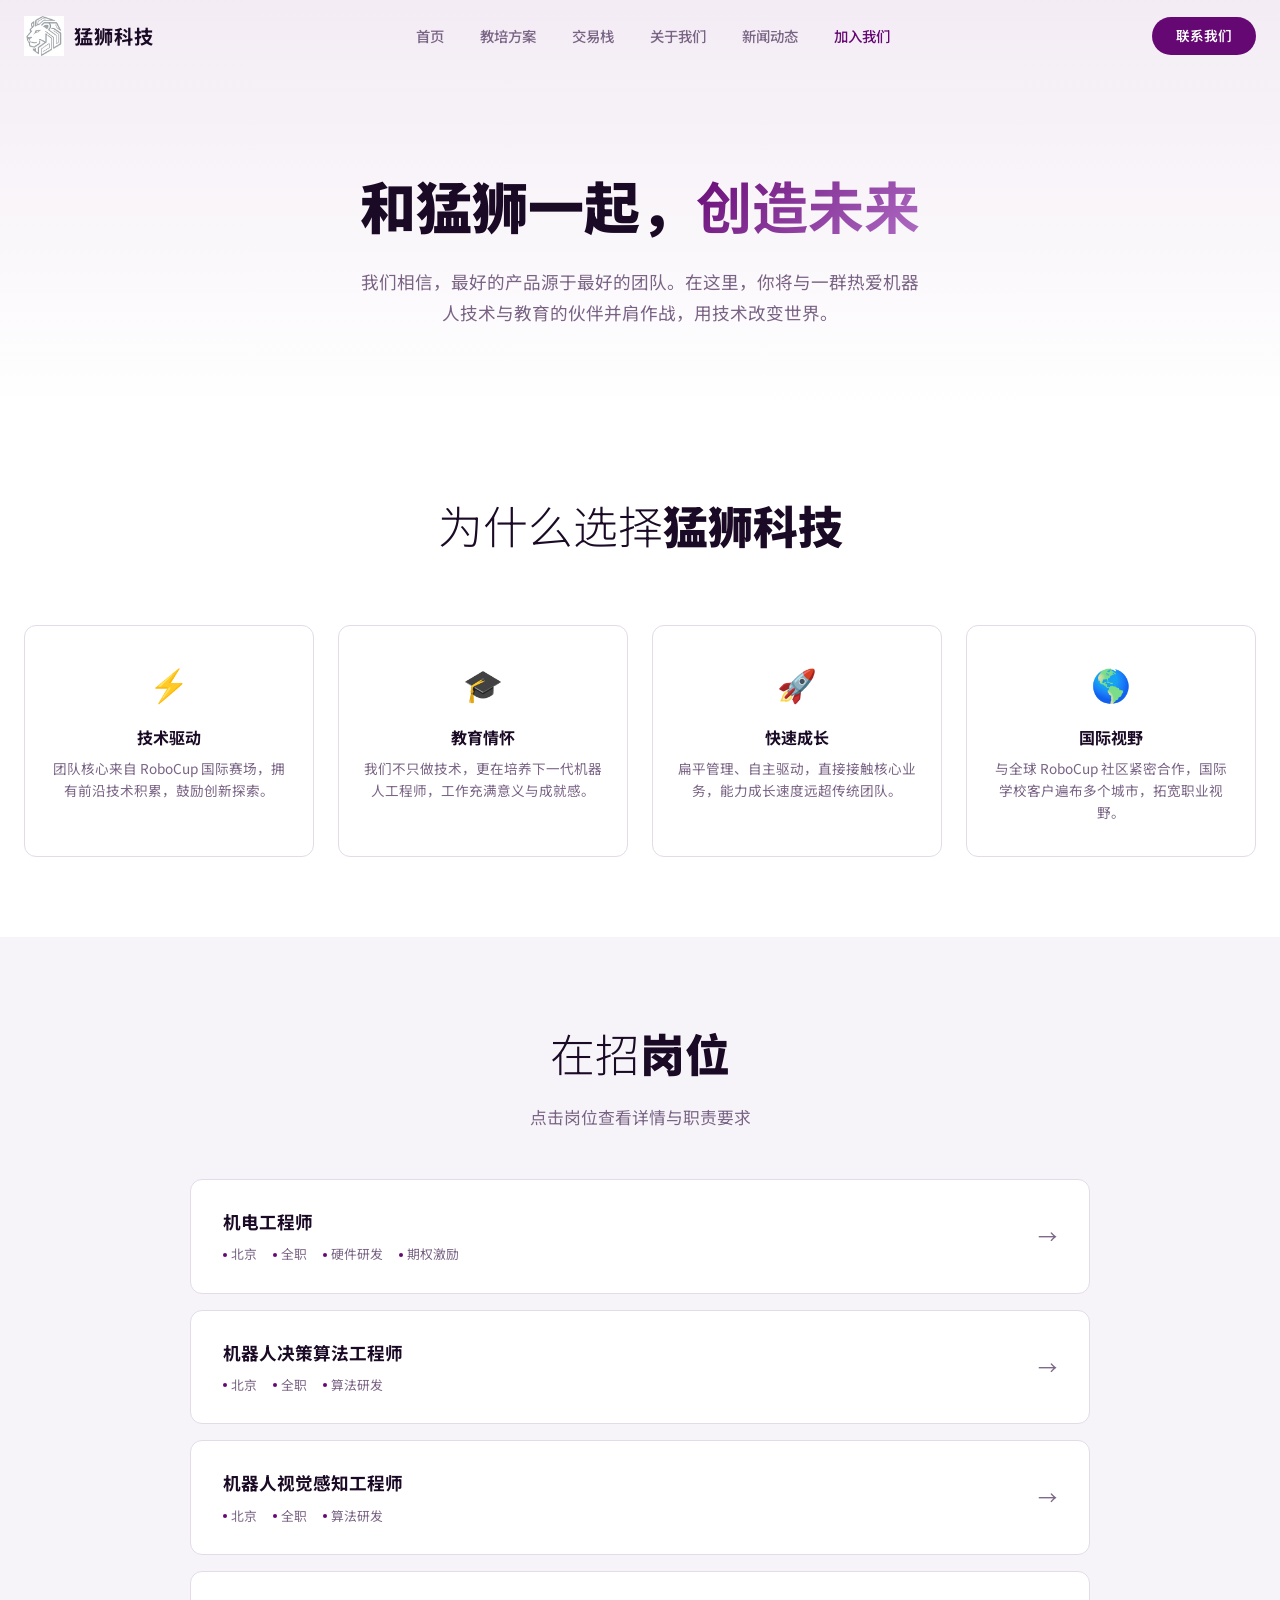
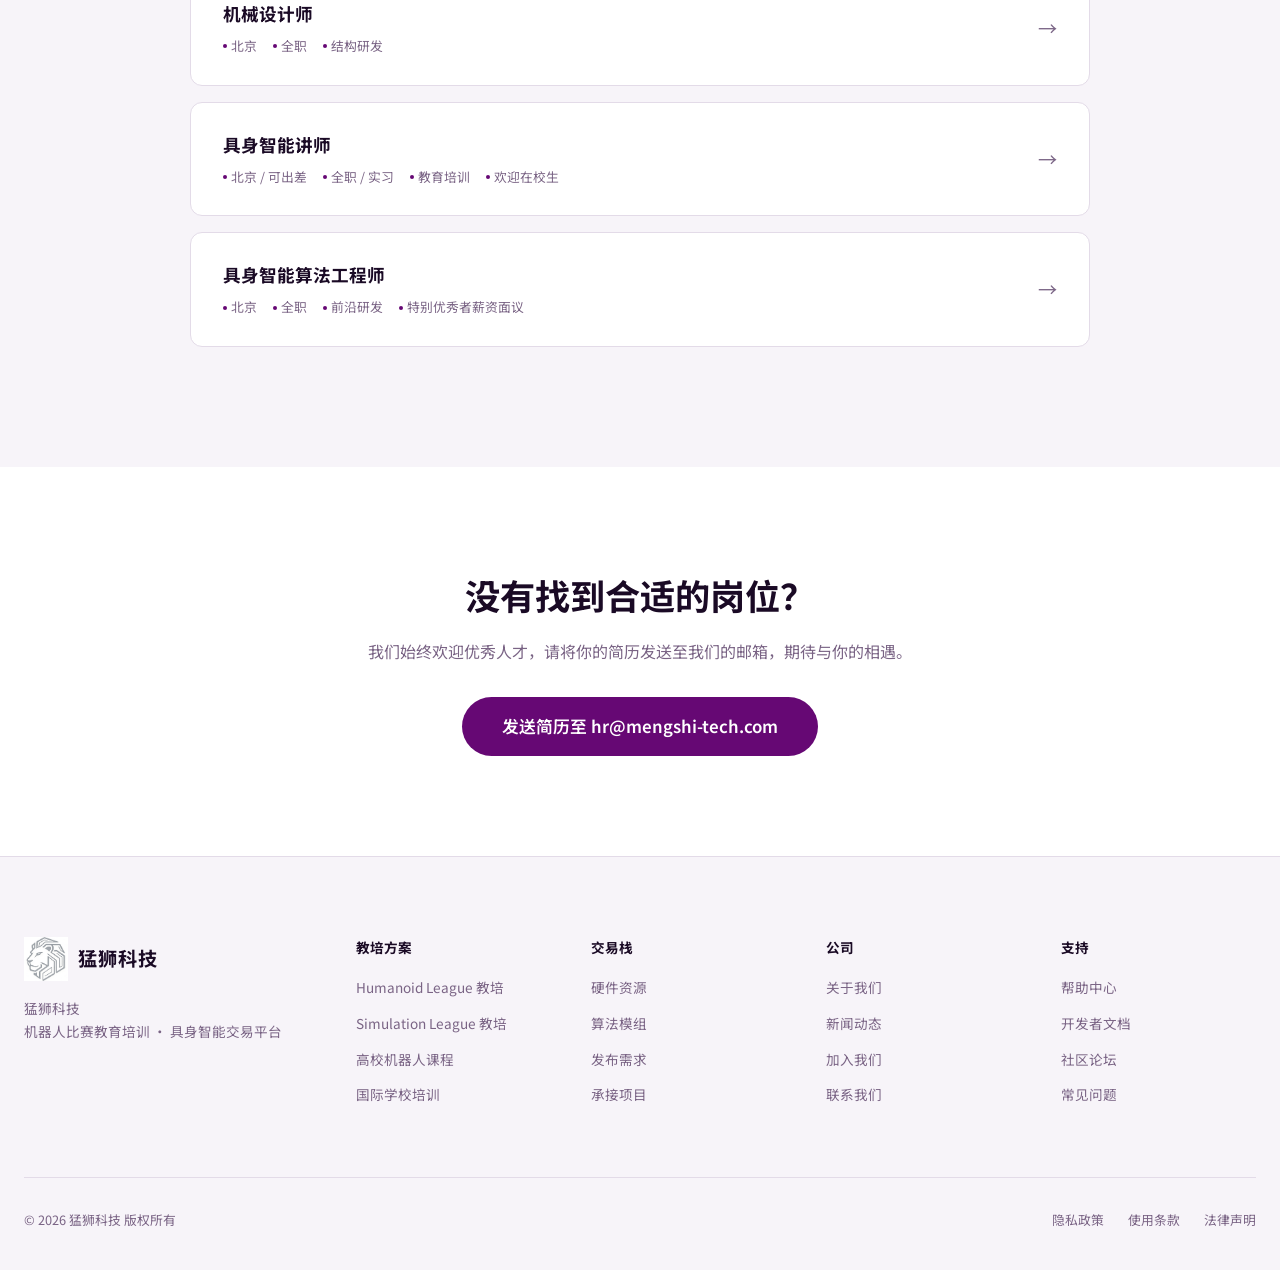
==== careers.html @ 7fcded8d "add section Join Us to the website and add some partner logos" ====
<!DOCTYPE html>
<html lang="zh-CN">
<head>
  <meta charset="UTF-8">
  <meta name="viewport" content="width=device-width, initial-scale=1.0">
  <title>加入我们 — 猛狮科技</title>
  <meta name="description" content="加入猛狮科技，与我们一起推动机器人教育与具身智能技术的发展。查看最新招聘岗位。">
  <link rel="preconnect" href="https://fonts.googleapis.com">
  <link rel="preconnect" href="https://fonts.gstatic.com" crossorigin>
  <link href="https://fonts.googleapis.com/css2?family=Noto+Sans+SC:wght@300;400;500;700;900&display=swap" rel="stylesheet">
  <link rel="stylesheet" href="css/style.css">
</head>
<body>

  <!-- ===== HEADER ===== -->
  <header class="site-header scrolled" id="siteHeader">
    <div class="header-inner">
      <a href="index.html" class="logo">
        <img class="logo-img" src="./pic/猛狮科技公司logo.png" alt="猛狮科技" width="160" height="40" decoding="async">
        <span class="logo-text">猛狮科技</span>
      </a>
      <nav class="main-nav" id="mainNav">
        <ul class="nav-list">
          <li class="nav-item"><a href="index.html">首页</a></li>
          <li class="nav-item has-dropdown">
            <a href="index.html#training">教培方案</a>
            <div class="dropdown">
              <a href="index.html#competition">比赛教培</a>
              <a href="index.html#interest">兴趣教培</a>
            </div>
          </li>
          <li class="nav-item"><a href="index.html#exchange">交易栈</a></li>
          <li class="nav-item"><a href="index.html#about">关于我们</a></li>
          <li class="nav-item"><a href="index.html#news">新闻动态</a></li>
          <li class="nav-item"><a href="careers.html" style="color:var(--color-primary)">加入我们</a></li>
        </ul>
      </nav>
      <div class="header-actions">
        <a href="index.html#contact" class="btn-contact">联系我们</a>
        <button class="hamburger" id="hamburger" aria-label="菜单">
          <span></span><span></span><span></span>
        </button>
      </div>
    </div>
  </header>

  <!-- ===== HERO ===== -->
  <section class="careers-hero">
    <div class="container">
      <h1 class="reveal">和猛狮一起，<strong>创造未来</strong></h1>
      <p class="reveal reveal-delay-1">我们相信，最好的产品源于最好的团队。在这里，你将与一群热爱机器人技术与教育的伙伴并肩作战，用技术改变世界。</p>
    </div>
  </section>

  <!-- ===== CULTURE ===== -->
  <section class="careers-culture">
    <div class="container">
      <div class="section-header">
        <h2 class="section-title reveal">为什么选择<strong>猛狮科技</strong></h2>
      </div>
      <div class="culture-grid">
        <div class="culture-card reveal">
          <span class="culture-icon">&#9889;</span>
          <h3>技术驱动</h3>
          <p>团队核心来自 RoboCup 国际赛场，拥有前沿技术积累，鼓励创新探索。</p>
        </div>
        <div class="culture-card reveal">
          <span class="culture-icon">&#127891;</span>
          <h3>教育情怀</h3>
          <p>我们不只做技术，更在培养下一代机器人工程师，工作充满意义与成就感。</p>
        </div>
        <div class="culture-card reveal">
          <span class="culture-icon">&#128640;</span>
          <h3>快速成长</h3>
          <p>扁平管理、自主驱动，直接接触核心业务，能力成长速度远超传统团队。</p>
        </div>
        <div class="culture-card reveal">
          <span class="culture-icon">&#127758;</span>
          <h3>国际视野</h3>
          <p>与全球 RoboCup 社区紧密合作，国际学校客户遍布多个城市，拓宽职业视野。</p>
        </div>
      </div>
    </div>
  </section>

  <!-- ===== JOB LISTINGS ===== -->
  <section class="careers-jobs">
    <div class="container">
      <div class="section-header">
        <h2 class="section-title reveal">在招<strong>岗位</strong></h2>
        <p class="section-subtitle reveal">点击岗位查看详情与职责要求</p>
      </div>

      <div class="jobs-list">

        <!-- 岗位 1：机电工程师 -->
        <div class="job-card reveal" onclick="this.classList.toggle('expanded')">
          <div class="job-info">
            <h3>机电工程师</h3>
            <div class="job-meta">
              <span>北京</span>
              <span>全职</span>
              <span>硬件研发</span>
              <span>期权激励</span>
            </div>
          </div>
          <span class="job-arrow">→</span>
          <div class="job-detail">
            <h4>职位亮点</h4>
            <ul>
              <li>参与人形机器人 0 到 1 研发</li>
              <li>核心团队岗位，决策空间大</li>
              <li>可参与整机架构设计与样机落地</li>
              <li>期权激励</li>
            </ul>
            <h4>岗位职责</h4>
            <ul>
              <li>负责人形机器人整机机械架构设计，完成从概念设计到详细设计的全流程</li>
              <li>负责腿部连杆、关节连接件等核心结构设计，兼顾刚性、轻量化与可靠性</li>
              <li>进行关键受力件强度校核与仿真分析，确保跳跃、冲击等工况下结构安全</li>
              <li>输出 2D 工程图并对接加工厂，推进 CNC 加工、装配与问题闭环</li>
              <li>处理装配干涉、公差配合、表面处理等 DFM 问题</li>
              <li>设计内部线束走线方案，降低运动过程中线缆拉扯、磨损风险</li>
              <li>协同算法、嵌入式工程师完成整机调试与迭代</li>
            </ul>
            <h4>任职要求</h4>
            <ul>
              <li>精通 SolidWorks / CATIA（至少一种），具备精密机械设计经验</li>
              <li>有足式机器人（四足/双足）机械设计经验，理解腿式机构动力学特性</li>
              <li>熟悉电机选型、减速器（谐波/行星）、轴承等传动部件</li>
              <li>能独立完成结构设计、出图、打样、装配问题定位</li>
              <li>有较强工程落地能力和跨团队协作能力</li>
            </ul>
            <h4>加分项</h4>
            <ul>
              <li>有机器人竞赛/创业项目经验</li>
              <li>有量产导向设计经验</li>
            </ul>
            <a href="mailto:hr@mengshi-tech.com?subject=应聘 机电工程师" class="btn btn-primary">投递简历</a>
          </div>
        </div>

        <!-- 岗位 2：机器人决策算法工程师 -->
        <div class="job-card reveal" onclick="this.classList.toggle('expanded')">
          <div class="job-info">
            <h3>机器人决策算法工程师</h3>
            <div class="job-meta">
              <span>北京</span>
              <span>全职</span>
              <span>算法研发</span>
            </div>
          </div>
          <span class="job-arrow">→</span>
          <div class="job-detail">
            <h4>职位描述</h4>
            <p style="font-size:0.85rem;color:var(--color-text-muted);line-height:1.8;margin-bottom:12px;">负责人形机器人系统中的决策算法开发与优化。岗位聚焦群体智能与多机器人协同决策，参与策略设计、仿真验证、真机联调和系统迭代，推动算法在真实机器人平台上的落地应用。</p>
            <h4>岗位职责</h4>
            <ul>
              <li>负责人形机器人系统中的决策算法开发，包括角色分配、行为决策、任务协同、路径规划及多机器人协作</li>
              <li>面向群体智能场景，设计并优化单机与多机协同决策逻辑</li>
              <li>搭建或使用仿真环境进行策略验证，并推动算法向真机部署</li>
              <li>与感知、控制、通信团队协同联调，提升系统的稳定性、实时性和整体表现</li>
              <li>基于测试数据、日志和视频分析，持续优化机器人在复杂场景下的决策能力</li>
            </ul>
            <h4>任职要求</h4>
            <ul>
              <li>计算机、自动化、机器人、人工智能、控制等相关专业，本科及以上学历</li>
              <li>熟练掌握 Python 或 C++，具备良好的代码能力和工程实现能力</li>
              <li>熟悉以下一个或多个方向：群体智能、多智能体决策与协同、强化学习、路径规划、行为树/状态机、机器人控制与运动规划</li>
              <li>具备较强的问题分析能力和系统调试能力</li>
              <li>有机器人项目、机器人竞赛或相关研发经验者优先</li>
            </ul>
            <h4>加分项</h4>
            <ul>
              <li>有 RoboCup、人形机器人、群体智能或博弈决策相关经验</li>
              <li>熟悉 ROS / ROS2 通信框架</li>
              <li>有强化学习训练、仿真平台开发或 Sim2Real 经验</li>
              <li>有多机器人协同或真实机器人落地经验</li>
            </ul>
            <a href="mailto:hr@mengshi-tech.com?subject=应聘 机器人决策算法工程师" class="btn btn-primary">投递简历</a>
          </div>
        </div>

        <!-- 岗位 3：机器人视觉感知工程师 -->
        <div class="job-card reveal" onclick="this.classList.toggle('expanded')">
          <div class="job-info">
            <h3>机器人视觉感知工程师</h3>
            <div class="job-meta">
              <span>北京</span>
              <span>全职</span>
              <span>算法研发</span>
            </div>
          </div>
          <span class="job-arrow">→</span>
          <div class="job-detail">
            <h4>职位描述</h4>
            <p style="font-size:0.85rem;color:var(--color-text-muted);line-height:1.8;margin-bottom:12px;">参与 RoboCup 人形机器人相关项目研发。岗位聚焦视觉感知算法的工程化落地，主要包括视觉代码 C++ 化、YOLO 目标识别，以及基于场地点线特征的定位与重定位。你将参与从算法开发、系统集成到真机联调的完整研发过程。</p>
            <h4>岗位职责</h4>
            <ul>
              <li>负责 RoboCup 人形机器人视觉感知模块的开发、优化与部署</li>
              <li>推进现有视觉算法代码的 C++ 化重构与工程化实现，提升实时性、稳定性与可维护性</li>
              <li>基于 YOLO 或相关目标检测框架，实现比赛场景中的敌我目标识别</li>
              <li>基于球场点、线、圆弧等几何特征，实现机器人在场地中的定位与重定位</li>
              <li>与决策、控制、运动等模块协同联调，支撑机器人系统稳定运行</li>
              <li>针对真实环境中的光照变化、遮挡、运动模糊等问题进行鲁棒性优化</li>
              <li>基于测试数据、日志和视频持续迭代感知算法性能</li>
            </ul>
            <h4>任职要求</h4>
            <ul>
              <li>计算机、自动化、机器人、电子信息、人工智能等相关专业，本科及以上学历</li>
              <li>熟练掌握 C++，具备良好的工程实现能力和代码规范意识</li>
              <li>熟悉计算机视觉、机器人视觉或目标检测相关方法</li>
              <li>有以下一个或多个方向经验者优先：YOLO / 目标检测模型训练、部署与优化；OpenCV 图像处理与几何视觉；点线特征提取、PnP、位姿估计、视觉重定位；机器人定位、环境感知或多传感器融合</li>
              <li>能独立完成算法调试、性能优化和模块联调</li>
              <li>具备较强的问题分析能力和团队协作能力</li>
            </ul>
            <h4>加分项</h4>
            <ul>
              <li>有机器人竞赛、RoboCup 或具身智能相关项目经验</li>
              <li>有真实机器人视觉系统开发经验</li>
              <li>熟悉 ROS / ROS2 通信框架</li>
              <li>有 TensorRT、ONNX、模型部署加速经验</li>
              <li>有视觉 SLAM、重定位或几何约束优化经验</li>
            </ul>
            <h4>职位亮点</h4>
            <ul>
              <li>参与 RoboCup 人形机器人核心研发项目</li>
              <li>面向真实机器人系统的视觉感知落地</li>
              <li>涵盖目标识别、场地定位、工程部署与真机联调</li>
              <li>与决策、控制、运动团队协同推进完整系统实现</li>
            </ul>
            <a href="mailto:hr@mengshi-tech.com?subject=应聘 机器人视觉感知工程师" class="btn btn-primary">投递简历</a>
          </div>
        </div>

        <!-- 岗位 4：机械设计师 -->
        <div class="job-card reveal" onclick="this.classList.toggle('expanded')">
          <div class="job-info">
            <h3>机械设计师</h3>
            <div class="job-meta">
              <span>北京</span>
              <span>全职</span>
              <span>结构研发</span>
            </div>
          </div>
          <span class="job-arrow">→</span>
          <div class="job-detail">
            <h4>岗位定位</h4>
            <p style="font-size:0.85rem;color:var(--color-text-muted);line-height:1.8;margin-bottom:12px;">负责人形机器人整机机械架构与核心结构设计。</p>
            <h4>岗位职责</h4>
            <ul>
              <li>负责整机机械方案设计，推进从概念设计到详细设计落地</li>
              <li>负责腿部、关节连接件等核心部件设计，兼顾高刚性、轻量化和可靠性</li>
              <li>完成关键受力部件的强度校核与仿真分析</li>
              <li>输出工程图纸并对接加工厂，解决加工、装配与干涉问题</li>
              <li>负责内部走线与线束管理设计，提升整机稳定性与可维护性</li>
            </ul>
            <h4>任职要求</h4>
            <ul>
              <li>机械、机器人、机电等相关背景</li>
              <li>熟练使用 SolidWorks、CATIA 或同类三维设计软件</li>
              <li>具备足式机器人（双足/四足）相关设计经验</li>
              <li>熟悉电机、减速器、轴承等机械部件选型</li>
            </ul>
            <a href="mailto:hr@mengshi-tech.com?subject=应聘 机械设计师" class="btn btn-primary">投递简历</a>
          </div>
        </div>

        <!-- 岗位 5：具身智能讲师 -->
        <div class="job-card reveal" onclick="this.classList.toggle('expanded')">
          <div class="job-info">
            <h3>具身智能讲师</h3>
            <div class="job-meta">
              <span>北京 / 可出差</span>
              <span>全职 / 实习</span>
              <span>教育培训</span>
              <span>欢迎在校生</span>
            </div>
          </div>
          <span class="job-arrow">→</span>
          <div class="job-detail">
            <h4>岗位定位</h4>
            <p style="font-size:0.85rem;color:var(--color-text-muted);line-height:1.8;margin-bottom:12px;">主要面向初中、高中阶段学生，开展具身智能技术科普宣讲与基础实践教学工作，通过趣味化、场景化、动手实操相结合的教学方式，激发青少年对人工智能领域的探索兴趣与学习热情。</p>
            <h4>岗位职责</h4>
            <ul>
              <li>搭建系统化、阶梯式的具身智能技术启蒙学习体系</li>
              <li>围绕智能硬件、机器人控制、AI 感知与交互、简单编程实践等内容设计课程与活动</li>
              <li>引导学生从认知理解到动手实践，逐步建立科技思维与工程意识</li>
              <li>全面提升青少年科技素养、逻辑思维能力、动手实践能力与创新创造能力</li>
              <li>为学生未来参与科创竞赛、学科拓展及专业选择打下坚实基础</li>
            </ul>
            <h4>任职要求</h4>
            <ul>
              <li>985/211 高校工科相关专业在校生或应届毕业生优先</li>
              <li>无需提前具备相关技术基础与教学经验，公司提供全方位体系化岗前培训</li>
              <li>培训内容涵盖教学方法、课程体系、具身智能基础知识、课堂组织与互动技巧等</li>
              <li>经统一培训并通过考核后即可正式上岗</li>
              <li>热爱教育事业，乐于分享知识与热爱，具备良好的表达与组织能力</li>
            </ul>
            <a href="mailto:hr@mengshi-tech.com?subject=应聘 具身智能讲师" class="btn btn-primary">投递简历</a>
          </div>
        </div>

        <!-- 岗位 6：具身智能算法工程师 -->
        <div class="job-card reveal" onclick="this.classList.toggle('expanded')">
          <div class="job-info">
            <h3>具身智能算法工程师</h3>
            <div class="job-meta">
              <span>北京</span>
              <span>全职</span>
              <span>前沿研发</span>
              <span>特别优秀者薪资面议</span>
            </div>
          </div>
          <span class="job-arrow">→</span>
          <div class="job-detail">
            <h4>岗位定位</h4>
            <p style="font-size:0.85rem;color:var(--color-text-muted);line-height:1.8;margin-bottom:12px;">负责机器人运动控制、强化学习训练与 Sim2Real 部署。</p>
            <h4>岗位职责</h4>
            <ul>
              <li>搭建 Isaac Gym、Isaac Lab、MuJoCo 等仿真环境</li>
              <li>开发并训练运动控制算法，实现稳定行走、抗干扰等能力</li>
              <li>负责 Sim2Real 迁移，缩小仿真与真机差距</li>
              <li>开展系统辨识，标定惯量、质心、电机等关键参数</li>
              <li>参与感知、控制、通讯联调与真机测试</li>
            </ul>
            <h4>任职要求</h4>
            <ul>
              <li>计算机、自动化、机器人、控制等相关背景</li>
              <li>精通 Python、C++、PyTorch</li>
              <li>熟悉 PPO 等强化学习算法及机器人动力学</li>
              <li>有真实机器人 Sim2Real 项目经验</li>
              <li>熟悉 ROS / ROS2 通信架构</li>
            </ul>
            <a href="mailto:hr@mengshi-tech.com?subject=应聘 具身智能算法工程师" class="btn btn-primary">投递简历</a>
          </div>
        </div>

      </div>
    </div>
  </section>

  <!-- ===== CTA ===== -->
  <section class="careers-cta">
    <div class="container">
      <h2 class="reveal">没有找到合适的岗位？</h2>
      <p class="reveal">我们始终欢迎优秀人才，请将你的简历发送至我们的邮箱，期待与你的相遇。</p>
      <a href="mailto:hr@mengshi-tech.com?subject=简历投递（开放岗位）" class="btn btn-primary btn-lg reveal">发送简历至 hr@mengshi-tech.com</a>
    </div>
  </section>

  <!-- ===== FOOTER ===== -->
  <footer class="site-footer">
    <div class="container">
      <div class="footer-grid">
        <div class="footer-brand">
          <a href="index.html" class="logo">
            <img class="logo-img logo-img--footer" src="./pic/猛狮科技公司logo.png" alt="猛狮科技" width="180" height="45" decoding="async">
            <span class="logo-text">猛狮科技</span>
          </a>
          <p class="footer-desc">猛狮科技<br>机器人比赛教育培训 · 具身智能交易平台</p>
        </div>
        <div class="footer-links">
          <h4>教培方案</h4>
          <ul>
            <li><a href="index.html#competition">Humanoid League 教培</a></li>
            <li><a href="index.html#simulation">Simulation League 教培</a></li>
            <li><a href="index.html#interest">高校机器人课程</a></li>
            <li><a href="index.html#interest">国际学校培训</a></li>
          </ul>
        </div>
        <div class="footer-links">
          <h4>交易栈</h4>
          <ul>
            <li><a href="index.html#exchange">硬件资源</a></li>
            <li><a href="index.html#exchange">算法模组</a></li>
            <li><a href="index.html#exchange">发布需求</a></li>
            <li><a href="index.html#exchange">承接项目</a></li>
          </ul>
        </div>
        <div class="footer-links">
          <h4>公司</h4>
          <ul>
            <li><a href="index.html#about">关于我们</a></li>
            <li><a href="index.html#news">新闻动态</a></li>
            <li><a href="careers.html">加入我们</a></li>
            <li><a href="index.html#contact">联系我们</a></li>
          </ul>
        </div>
        <div class="footer-links">
          <h4>支持</h4>
          <ul>
            <li><a href="#">帮助中心</a></li>
            <li><a href="#">开发者文档</a></li>
            <li><a href="#">社区论坛</a></li>
            <li><a href="#">常见问题</a></li>
          </ul>
        </div>
      </div>
      <div class="footer-bottom">
        <p>&copy; 2026 猛狮科技 版权所有</p>
        <div class="footer-bottom-links">
          <a href="#">隐私政策</a>
          <a href="#">使用条款</a>
          <a href="#">法律声明</a>
        </div>
      </div>
    </div>
  </footer>

  <script src="js/main.js"></script>
</body>
</html>
---- css/style.css ----
/* ===========================
   VARIABLES & BASE
   =========================== */
:root {
  --color-bg: #ffffff;
  --color-bg-alt: #f7f4f9;
  --color-bg-card: #ffffff;
  --color-surface: #f0ecf3;
  --color-border: #e3dbe8;
  --color-text: #1a0a25;
  --color-text-muted: #7a6485;
  --color-primary: #660874;
  --color-primary-dark: #4a0654;
  --color-secondary: #9c4db5;
  --color-green: #66bb6a;
  --color-accent: #660874;
  --font-main: 'Noto Sans SC', -apple-system, BlinkMacSystemFont, 'Segoe UI', sans-serif;
  --header-height: 72px;
  --container-max: 1280px;
  --radius: 12px;
  --radius-sm: 8px;
  --transition: 0.3s cubic-bezier(0.4, 0, 0.2, 1);
}

*, *::before, *::after {
  margin: 0;
  padding: 0;
  box-sizing: border-box;
}

html {
  scroll-behavior: smooth;
  -webkit-font-smoothing: antialiased;
  -moz-osx-font-smoothing: grayscale;
}

body {
  font-family: var(--font-main);
  background: var(--color-bg);
  color: var(--color-text);
  line-height: 1.6;
  overflow-x: hidden;
}

a {
  text-decoration: none;
  color: inherit;
}

ul { list-style: none; }

img {
  max-width: 100%;
  display: block;
}

.container {
  max-width: var(--container-max);
  margin: 0 auto;
  padding: 0 24px;
}

/* ===========================
   ANIMATIONS
   =========================== */
.reveal {
  opacity: 0;
  transform: translateY(30px);
  transition: opacity 0.8s ease, transform 0.8s ease;
}

.reveal.visible {
  opacity: 1;
  transform: translateY(0);
}

.reveal-delay-1 { transition-delay: 0.15s; }
.reveal-delay-2 { transition-delay: 0.3s; }
.reveal-delay-3 { transition-delay: 0.45s; }

/* ===========================
   HEADER
   =========================== */
.site-header {
  position: fixed;
  top: 0;
  left: 0;
  right: 0;
  z-index: 1000;
  height: var(--header-height);
  transition: background var(--transition), box-shadow var(--transition);
}

.site-header.scrolled {
  background: rgba(255, 255, 255, 0.95);
  backdrop-filter: blur(20px);
  box-shadow: 0 1px 0 rgba(102, 8, 116, 0.08);
}

.header-inner {
  max-width: var(--container-max);
  margin: 0 auto;
  padding: 0 24px;
  height: 100%;
  display: flex;
  align-items: center;
  justify-content: space-between;
}

.logo {
  display: flex;
  align-items: center;
  gap: 10px;
  z-index: 10;
}

.logo-img {
  height: 40px;
  width: auto;
  max-width: min(200px, 45vw);
  object-fit: contain;
  display: block;
}

.logo-img--footer {
  height: 44px;
  max-width: 220px;
}

.logo-text {
  font-size: 1.2rem;
  font-weight: 700;
  letter-spacing: 0.05em;
  white-space: nowrap;
}

.nav-list {
  display: flex;
  gap: 4px;
}

.nav-item > a {
  display: block;
  padding: 8px 16px;
  font-size: 0.9rem;
  font-weight: 500;
  color: var(--color-text-muted);
  border-radius: var(--radius-sm);
  transition: color var(--transition), background var(--transition);
}

.nav-item > a:hover,
.nav-item:hover > a {
  color: var(--color-text);
  background: rgba(102, 8, 116, 0.06);
}

.nav-item.has-dropdown {
  position: relative;
}

.dropdown {
  position: absolute;
  top: 100%;
  left: 0;
  min-width: 240px;
  background: rgba(255, 255, 255, 0.98);
  backdrop-filter: blur(20px);
  border: 1px solid var(--color-border);
  border-radius: var(--radius);
  padding: 8px;
  opacity: 0;
  visibility: hidden;
  transform: translateY(8px);
  transition: all var(--transition);
}

.nav-item.has-dropdown:hover .dropdown {
  opacity: 1;
  visibility: visible;
  transform: translateY(0);
}

.dropdown a {
  display: block;
  padding: 10px 16px;
  font-size: 0.85rem;
  color: var(--color-text-muted);
  border-radius: var(--radius-sm);
  transition: all var(--transition);
}

.dropdown a:hover {
  color: var(--color-text);
  background: rgba(102, 8, 116, 0.06);
}

.header-actions {
  display: flex;
  align-items: center;
  gap: 16px;
}

.btn-contact {
  padding: 8px 24px;
  font-size: 0.85rem;
  font-weight: 600;
  color: #fff;
  background: var(--color-primary);
  border-radius: 100px;
  transition: all var(--transition);
}

.btn-contact:hover {
  background: #7d2a90;
  transform: translateY(-1px);
}

.hamburger {
  display: none;
  flex-direction: column;
  gap: 5px;
  background: none;
  border: none;
  cursor: pointer;
  padding: 4px;
  z-index: 10;
}

.hamburger span {
  display: block;
  width: 24px;
  height: 2px;
  background: var(--color-text);
  border-radius: 2px;
  transition: all var(--transition);
}

.hamburger.active span:nth-child(1) {
  transform: rotate(45deg) translate(5px, 5px);
}
.hamburger.active span:nth-child(2) {
  opacity: 0;
}
.hamburger.active span:nth-child(3) {
  transform: rotate(-45deg) translate(5px, -5px);
}

/* ===========================
   BUTTONS
   =========================== */
.btn {
  display: inline-flex;
  align-items: center;
  gap: 8px;
  padding: 12px 32px;
  font-size: 0.95rem;
  font-weight: 600;
  border-radius: 100px;
  transition: all var(--transition);
  cursor: pointer;
  border: none;
  font-family: var(--font-main);
}

.btn-primary {
  background: var(--color-primary);
  color: #fff;
}

.btn-primary:hover {
  background: #7d2a90;
  transform: translateY(-2px);
  box-shadow: 0 8px 30px rgba(102, 8, 116, 0.3);
}

.btn-secondary {
  background: var(--color-secondary);
  color: #fff;
}

.btn-secondary:hover {
  background: #b06ec5;
  transform: translateY(-2px);
  box-shadow: 0 8px 30px rgba(156, 77, 181, 0.3);
}

.btn-green {
  background: var(--color-green);
  color: #fff;
}

.btn-green:hover {
  background: #81c784;
  transform: translateY(-2px);
  box-shadow: 0 8px 30px rgba(102, 187, 106, 0.3);
}

.btn-outline {
  background: transparent;
  color: var(--color-text);
  border: 2px solid rgba(102, 8, 116, 0.2);
}

.btn-outline:hover {
  border-color: rgba(102, 8, 116, 0.5);
  background: rgba(102, 8, 116, 0.06);
  transform: translateY(-2px);
}

.btn-lg {
  padding: 16px 40px;
  font-size: 1.05rem;
}

/* ===========================
   HERO
   =========================== */
.hero {
  position: relative;
  min-height: 100vh;
  display: flex;
  align-items: center;
  justify-content: center;
  overflow: hidden;
}

.hero-bg {
  position: absolute;
  inset: 0;
  z-index: 0;
}

.hero-particles {
  position: absolute;
  inset: 0;
}

.hero-grid-overlay {
  position: absolute;
  inset: 0;
  background-image:
    linear-gradient(rgba(102, 8, 116, 0.04) 1px, transparent 1px),
    linear-gradient(90deg, rgba(102, 8, 116, 0.04) 1px, transparent 1px);
  background-size: 60px 60px;
}

.hero-content {
  position: relative;
  z-index: 2;
  text-align: center;
  padding: 0 24px;
}

.hero-title {
  font-size: clamp(2.8rem, 7vw, 5.5rem);
  font-weight: 900;
  line-height: 1.15;
  margin-bottom: 24px;
}

.title-line {
  display: block;
}

.title-line.accent {
  background: linear-gradient(135deg, var(--color-primary), #b06ec5);
  -webkit-background-clip: text;
  -webkit-text-fill-color: transparent;
  background-clip: text;
}

.hero-subtitle {
  font-size: clamp(1rem, 2vw, 1.25rem);
  color: var(--color-text-muted);
  max-width: 600px;
  margin: 0 auto 40px;
  line-height: 1.8;
}

.hero-ctas {
  display: flex;
  gap: 16px;
  justify-content: center;
  flex-wrap: wrap;
}

.hero-scroll-hint {
  position: absolute;
  bottom: 40px;
  left: 50%;
  transform: translateX(-50%);
  display: flex;
  flex-direction: column;
  align-items: center;
  gap: 8px;
  color: var(--color-text-muted);
  font-size: 0.8rem;
  animation: fadeInUp 1s ease 1.5s both;
}

.scroll-arrow {
  width: 20px;
  height: 20px;
  border-right: 2px solid var(--color-text-muted);
  border-bottom: 2px solid var(--color-text-muted);
  transform: rotate(45deg);
  animation: scrollBounce 2s ease-in-out infinite;
}

@keyframes scrollBounce {
  0%, 100% { transform: rotate(45deg) translateY(0); opacity: 1; }
  50% { transform: rotate(45deg) translateY(8px); opacity: 0.5; }
}

@keyframes fadeInUp {
  from { opacity: 0; transform: translateX(-50%) translateY(20px); }
  to { opacity: 1; transform: translateX(-50%) translateY(0); }
}

/* ===========================
   PRODUCT SECTIONS
   =========================== */
.product-showcase,
.product-dark {
  padding: 120px 0;
}

.product-dark {
  background: var(--color-bg-alt);
}

.product-section {
  max-width: var(--container-max);
  margin: 0 auto;
  padding: 0 24px;
  display: grid;
  grid-template-columns: 1fr 1fr;
  gap: 80px;
  align-items: center;
}

.product-section.reverse {
  direction: rtl;
}

.product-section.reverse > * {
  direction: ltr;
}

.product-visual {
  width: 100%;
  height: 100%;
}

.robot-visual {
  display: flex;
  align-items: center;
  justify-content: center;
  width: 100%;
  height: 100%;
  min-height: 400px;
}

.robot-svg {
  width: 100%;
  max-width: 420px;
  filter: drop-shadow(0 20px 60px rgba(102, 8, 116, 0.15));
}

img.robot-svg {
  max-width: 100%;
  height: 100%;
  object-fit: cover;
  border-radius: var(--radius);
}

.robot-body {
  animation: robotFloat 4s ease-in-out infinite;
}

.robot-eye {
  animation: blink 3s ease-in-out infinite;
}

@keyframes robotFloat {
  0%, 100% { transform: translateY(0); }
  50% { transform: translateY(-6px); }
}

@keyframes blink {
  0%, 90%, 100% { opacity: 1; }
  95% { opacity: 0.2; }
}

.product-tag {
  display: inline-block;
  padding: 4px 14px;
  font-size: 0.75rem;
  font-weight: 600;
  text-transform: uppercase;
  letter-spacing: 0.1em;
  color: var(--color-primary);
  border: 1px solid var(--color-primary);
  border-radius: 100px;
  margin-bottom: 20px;
}

.product-title {
  font-size: clamp(1.8rem, 3.5vw, 2.8rem);
  font-weight: 300;
  line-height: 1.3;
  margin-bottom: 20px;
}

.product-title strong {
  font-weight: 900;
}

.product-desc {
  font-size: 1.05rem;
  color: var(--color-text-muted);
  line-height: 1.8;
  margin-bottom: 32px;
}

.product-specs {
  display: flex;
  gap: 24px;
  margin-bottom: 40px;
  flex-wrap: wrap;
}

.spec {
  text-align: center;
  min-width: 70px;
}

.spec-value {
  display: block;
  font-size: 1.8rem;
  font-weight: 900;
  color: var(--color-text);
}

.spec-unit {
  font-size: 0.85rem;
  font-weight: 400;
  color: var(--color-text-muted);
}

.spec-label {
  display: block;
  font-size: 0.75rem;
  color: var(--color-text-muted);
  margin-top: 4px;
}

/* ===========================
   SOLUTIONS
   =========================== */
.solutions {
  padding: 120px 0;
  background: var(--color-bg-alt);
}

.section-header {
  text-align: center;
  margin-bottom: 64px;
}

.section-title {
  font-size: clamp(1.8rem, 3.5vw, 2.8rem);
  font-weight: 300;
  margin-bottom: 16px;
}

.section-title strong {
  font-weight: 900;
}

.section-subtitle {
  font-size: 1.05rem;
  color: var(--color-text-muted);
  max-width: 560px;
  margin: 0 auto;
}

.solutions-grid {
  display: grid;
  grid-template-columns: repeat(auto-fit, minmax(280px, 1fr));
  gap: 24px;
}

.solution-card {
  display: block;
  padding: 40px 32px;
  background: var(--color-bg-card);
  border: 1px solid var(--color-border);
  border-radius: var(--radius);
  transition: all var(--transition);
}

.solution-card:hover {
  border-color: var(--color-primary);
  transform: translateY(-4px);
  box-shadow: 0 20px 60px rgba(102, 8, 116, 0.1);
}

.solution-icon {
  width: 48px;
  height: 48px;
  color: var(--color-primary);
  margin-bottom: 24px;
}

.solution-icon svg {
  width: 100%;
  height: 100%;
}

.solution-card h3 {
  font-size: 1.2rem;
  font-weight: 700;
  margin-bottom: 12px;
}

.solution-card p {
  font-size: 0.9rem;
  color: var(--color-text-muted);
  line-height: 1.7;
  margin-bottom: 20px;
}

.card-link {
  font-size: 0.85rem;
  font-weight: 600;
  color: var(--color-primary);
  transition: all var(--transition);
}

.solution-card:hover .card-link {
  letter-spacing: 0.02em;
}

/* ===========================
   PLATFORM
   =========================== */
.platform-section {
  padding: 120px 0;
  background: linear-gradient(180deg, var(--color-bg) 0%, var(--color-bg-alt) 100%);
}

.platform-content {
  display: grid;
  grid-template-columns: 1fr 1.2fr;
  gap: 80px;
  align-items: center;
}

.platform-info h2 {
  margin-bottom: 24px;
}

.platform-info p {
  color: var(--color-text-muted);
  font-size: 1.05rem;
  line-height: 1.8;
  margin-bottom: 24px;
}

.platform-features {
  list-style: none;
  margin-bottom: 32px;
}

.platform-features li {
  padding: 8px 0;
  padding-left: 28px;
  position: relative;
  color: var(--color-text-muted);
  font-size: 0.95rem;
}

.platform-features li::before {
  content: '';
  position: absolute;
  left: 0;
  top: 14px;
  width: 8px;
  height: 8px;
  border-radius: 50%;
  background: var(--color-primary);
}

/* Dashboard Mock */
.dashboard-mock {
  background: var(--color-bg-card);
  border: 1px solid var(--color-border);
  border-radius: var(--radius);
  overflow: hidden;
  box-shadow: 0 40px 80px rgba(102, 8, 116, 0.1);
}

.dash-header {
  display: flex;
  align-items: center;
  gap: 12px;
  padding: 12px 16px;
  background: var(--color-surface);
  border-bottom: 1px solid var(--color-border);
}

.dash-dots {
  display: flex;
  gap: 6px;
}

.dash-dots span {
  width: 10px;
  height: 10px;
  border-radius: 50%;
}

.dash-dots span:nth-child(1) { background: #ff5f57; }
.dash-dots span:nth-child(2) { background: #ffbd2e; }
.dash-dots span:nth-child(3) { background: #28c840; }

.dash-title {
  font-size: 0.75rem;
  color: var(--color-text-muted);
}

.dash-body {
  display: flex;
  min-height: 280px;
}

.dash-sidebar {
  width: 50px;
  border-right: 1px solid var(--color-border);
  padding: 16px 8px;
  display: flex;
  flex-direction: column;
  gap: 8px;
}

.dash-nav-item {
  height: 28px;
  background: var(--color-surface);
  border-radius: 4px;
  transition: background var(--transition);
}

.dash-nav-item.active {
  background: var(--color-primary);
}

.dash-content {
  flex: 1;
  padding: 20px;
  display: flex;
  flex-direction: column;
  gap: 16px;
}

.dash-stat-row {
  display: flex;
  gap: 12px;
  align-items: flex-end;
  height: 100px;
}

.dash-stat {
  flex: 1;
  display: flex;
  flex-direction: column;
  align-items: center;
  gap: 6px;
}

.stat-bar {
  width: 100%;
  height: var(--h);
  background: linear-gradient(to top, var(--color-primary), rgba(102, 8, 116, 0.3));
  border-radius: 4px 4px 0 0;
  animation: barGrow 1.5s ease both;
}

@keyframes barGrow {
  from { height: 0; }
}

.dash-stat span {
  font-size: 0.55rem;
  color: var(--color-text-muted);
  white-space: nowrap;
}

.dash-map {
  flex: 1;
  position: relative;
  background: rgba(102, 8, 116, 0.03);
  border: 1px solid var(--color-border);
  border-radius: var(--radius-sm);
  min-height: 120px;
}

.map-dot {
  position: absolute;
  width: 8px;
  height: 8px;
  background: var(--color-primary);
  border-radius: 50%;
}

.map-dot.pulse {
  animation: dotPulse 2s ease-in-out infinite;
}

@keyframes dotPulse {
  0%, 100% { box-shadow: 0 0 0 0 rgba(102, 8, 116, 0.5); }
  50% { box-shadow: 0 0 0 12px rgba(102, 8, 116, 0); }
}

/* ===========================
   INDUSTRIES
   =========================== */
.industries {
  padding: 120px 0;
}

.industries-grid {
  display: grid;
  grid-template-columns: repeat(auto-fit, minmax(300px, 1fr));
  gap: 24px;
}

.industry-card {
  padding: 40px 32px;
  background: var(--color-bg-card);
  border: 1px solid var(--color-border);
  border-radius: var(--radius);
  transition: all var(--transition);
  position: relative;
  overflow: hidden;
}

.industry-card:hover {
  border-color: rgba(102, 8, 116, 0.3);
  transform: translateY(-2px);
}

.industry-number {
  font-size: 3rem;
  font-weight: 900;
  color: rgba(102, 8, 116, 0.06);
  position: absolute;
  top: 12px;
  right: 20px;
  line-height: 1;
}

.industry-card h3 {
  font-size: 1.15rem;
  font-weight: 700;
  margin-bottom: 12px;
}

.industry-card p {
  font-size: 0.9rem;
  color: var(--color-text-muted);
  line-height: 1.7;
}

/* ===========================
   ABOUT / STATS
   =========================== */
.about-stats {
  padding: 120px 0;
  background: var(--color-bg-alt);
}

.about-content {
  display: grid;
  grid-template-columns: 1fr 1fr;
  gap: 80px;
  align-items: center;
}

.about-text p {
  color: var(--color-text-muted);
  font-size: 1.05rem;
  line-height: 1.8;
  margin-bottom: 16px;
}

.about-text h2 {
  margin-bottom: 24px;
}

.stats-grid {
  display: grid;
  grid-template-columns: 1fr 1fr;
  gap: 24px;
}

.stat-card {
  padding: 32px;
  background: var(--color-bg-card);
  border: 1px solid var(--color-border);
  border-radius: var(--radius);
  text-align: center;
  transition: all var(--transition);
}

.stat-card:hover {
  border-color: var(--color-primary);
  transform: translateY(-2px);
}

.stat-number {
  font-size: 2.8rem;
  font-weight: 900;
  background: linear-gradient(135deg, var(--color-primary), #b06ec5);
  -webkit-background-clip: text;
  -webkit-text-fill-color: transparent;
  background-clip: text;
}

.stat-plus {
  font-size: 1.5rem;
  font-weight: 700;
  color: var(--color-primary);
}

.stat-text {
  display: block;
  margin-top: 8px;
  font-size: 0.9rem;
  color: var(--color-text-muted);
}

/* ===========================
   PARTNERS
   =========================== */
.partners {
  padding: 80px 0;
  overflow: hidden;
}

.partners-label {
  text-align: center;
  font-size: 0.85rem;
  color: var(--color-text-muted);
  margin-bottom: 40px;
  text-transform: uppercase;
  letter-spacing: 0.1em;
}

.partners-track {
  overflow: hidden;
  mask-image: linear-gradient(90deg, transparent, black 10%, black 90%, transparent);
  -webkit-mask-image: linear-gradient(90deg, transparent, black 10%, black 90%, transparent);
}

.partners-logos {
  display: flex;
  gap: 48px;
  animation: marquee 20s linear infinite;
  width: max-content;
}

.partner-logo {
  flex-shrink: 0;
  display: flex;
  align-items: center;
  justify-content: center;
  padding: 14px 28px;
  min-height: 72px;
  border: 1px solid rgba(102, 8, 116, 0.12);
  border-radius: var(--radius-sm);
  background: rgba(255, 255, 255, 0.03);
  transition: border-color var(--transition), background var(--transition), opacity var(--transition);
}

.partner-logo img {
  display: block;
  max-height: 48px;
  width: auto;
  max-width: min(200px, 40vw);
  object-fit: contain;
  opacity: 0.85;
  transition: opacity var(--transition), filter var(--transition);
}

.partner-logo:hover {
  border-color: rgba(102, 8, 116, 0.28);
  background: rgba(255, 255, 255, 0.06);
}

.partner-logo:hover img {
  opacity: 1;
}

@keyframes marquee {
  0% { transform: translateX(0); }
  100% { transform: translateX(-50%); }
}

/* ===========================
   NEWS
   =========================== */
.news {
  padding: 120px 0;
  background: var(--color-bg-alt);
}

.news .section-header {
  display: flex;
  justify-content: space-between;
  align-items: flex-end;
  text-align: left;
}

.view-all {
  font-size: 0.9rem;
  font-weight: 600;
  color: var(--color-primary);
  transition: all var(--transition);
}

.view-all:hover {
  letter-spacing: 0.02em;
}

.news-grid {
  display: grid;
  grid-template-columns: repeat(auto-fit, minmax(320px, 1fr));
  gap: 24px;
}

.news-card {
  background: var(--color-bg-card);
  border: 1px solid var(--color-border);
  border-radius: var(--radius);
  overflow: hidden;
  transition: all var(--transition);
}

.news-card:hover {
  border-color: rgba(102, 8, 116, 0.2);
  transform: translateY(-4px);
  box-shadow: 0 20px 60px rgba(102, 8, 116, 0.08);
}

.news-image {
  height: 200px;
  overflow: hidden;
}

.news-placeholder {
  width: 100%;
  height: 100%;
  display: flex;
  align-items: center;
  justify-content: center;
  background: linear-gradient(135deg, rgba(102, 8, 116, 0.03), rgba(102, 8, 116, 0.07));
  color: var(--accent);
}

.news-placeholder svg {
  width: 60px;
  height: 60px;
  opacity: 0.3;
}

.news-body {
  padding: 24px;
}

.news-tag {
  display: inline-block;
  padding: 3px 10px;
  font-size: 0.7rem;
  font-weight: 600;
  color: var(--color-primary);
  background: rgba(102, 8, 116, 0.1);
  border-radius: 100px;
  margin-bottom: 12px;
}

.news-card h3 {
  font-size: 1.05rem;
  font-weight: 700;
  line-height: 1.5;
  margin-bottom: 10px;
}

.news-card p {
  font-size: 0.85rem;
  color: var(--color-text-muted);
  line-height: 1.6;
  margin-bottom: 16px;
}

.news-date {
  font-size: 0.75rem;
  color: rgba(102, 8, 116, 0.4);
}

/* ===========================
   CTA
   =========================== */
.cta-section {
  padding: 120px 0;
  background: linear-gradient(135deg, rgba(102, 8, 116, 0.06) 0%, var(--color-bg) 50%, rgba(156, 77, 181, 0.04) 100%);
  position: relative;
}

.cta-content {
  text-align: center;
  max-width: 640px;
  margin: 0 auto;
}

.cta-title {
  font-size: clamp(2rem, 4vw, 3rem);
  font-weight: 900;
  margin-bottom: 16px;
}

.cta-text {
  font-size: 1.1rem;
  color: var(--color-text-muted);
  margin-bottom: 40px;
  line-height: 1.7;
}

.cta-buttons {
  display: flex;
  gap: 16px;
  justify-content: center;
  flex-wrap: wrap;
}

/* ===========================
   FOOTER
   =========================== */
.site-footer {
  padding: 80px 0 40px;
  background: var(--color-bg-alt);
  border-top: 1px solid var(--color-border);
}

.footer-grid {
  display: grid;
  grid-template-columns: 1.5fr 1fr 1fr 1fr 1fr;
  gap: 40px;
  margin-bottom: 60px;
}

.footer-brand .logo {
  margin-bottom: 16px;
}

.footer-desc {
  font-size: 0.85rem;
  color: var(--color-text-muted);
  line-height: 1.7;
}

.footer-links h4 {
  font-size: 0.85rem;
  font-weight: 700;
  margin-bottom: 16px;
  color: var(--color-text);
}

.footer-links li {
  margin-bottom: 10px;
}

.footer-links a {
  font-size: 0.85rem;
  color: var(--color-text-muted);
  transition: color var(--transition);
}

.footer-links a:hover {
  color: var(--color-primary);
}

.footer-bottom {
  display: flex;
  justify-content: space-between;
  align-items: center;
  padding-top: 32px;
  border-top: 1px solid var(--color-border);
}

.footer-bottom p {
  font-size: 0.8rem;
  color: var(--color-text-muted);
}

.footer-bottom-links {
  display: flex;
  gap: 24px;
}

.footer-bottom-links a {
  font-size: 0.8rem;
  color: var(--color-text-muted);
  transition: color var(--transition);
}

.footer-bottom-links a:hover {
  color: var(--color-text);
}

/* ===========================
   RESPONSIVE
   =========================== */
@media (max-width: 1024px) {
  .product-section {
    grid-template-columns: 1fr;
    gap: 48px;
  }

  .product-section.reverse {
    direction: ltr;
  }

  .platform-content {
    grid-template-columns: 1fr;
    gap: 48px;
  }

  .about-content {
    grid-template-columns: 1fr;
    gap: 48px;
  }

  .footer-grid {
    grid-template-columns: 1fr 1fr;
    gap: 32px;
  }

  .footer-brand {
    grid-column: span 2;
  }
}

@media (max-width: 768px) {
  :root {
    --header-height: 64px;
  }

  .main-nav {
    position: fixed;
    inset: 0;
    background: rgba(255, 255, 255, 0.98);
    backdrop-filter: blur(20px);
    display: flex;
    align-items: center;
    justify-content: center;
    opacity: 0;
    visibility: hidden;
    transition: all var(--transition);
  }

  .main-nav.open {
    opacity: 1;
    visibility: visible;
  }

  .nav-list {
    flex-direction: column;
    align-items: center;
    gap: 8px;
  }

  .nav-item > a {
    font-size: 1.2rem;
    padding: 12px 24px;
  }

  .dropdown {
    position: static;
    opacity: 1;
    visibility: visible;
    transform: none;
    background: transparent;
    border: none;
    min-width: auto;
    text-align: center;
    padding: 4px 0;
  }

  .hamburger {
    display: flex;
  }

  .btn-contact {
    display: none;
  }

  .hero-title {
    font-size: clamp(2.2rem, 8vw, 3.5rem);
  }

  .product-specs {
    justify-content: center;
  }

  .product-info {
    text-align: center;
  }

  .solutions-grid {
    grid-template-columns: 1fr;
  }

  .industries-grid {
    grid-template-columns: 1fr;
  }

  .news-grid {
    grid-template-columns: 1fr;
  }

  .news .section-header {
    flex-direction: column;
    text-align: center;
    gap: 16px;
  }

  .footer-grid {
    grid-template-columns: 1fr;
    gap: 32px;
  }

  .footer-brand {
    grid-column: span 1;
  }

  .footer-bottom {
    flex-direction: column;
    gap: 16px;
    text-align: center;
  }

  .stats-grid {
    grid-template-columns: 1fr 1fr;
  }
}

@media (max-width: 480px) {
  .stats-grid {
    grid-template-columns: 1fr;
  }

  .product-specs {
    gap: 16px;
  }

  .btn-lg {
    padding: 14px 28px;
    font-size: 0.95rem;
  }
}

/* ===========================
   PARTICLES (canvas-like dots)
   =========================== */
.particle {
  position: absolute;
  width: 2px;
  height: 2px;
  background: var(--color-primary);
  border-radius: 50%;
  opacity: 0;
  animation: particleFade var(--duration, 4s) ease-in-out var(--delay, 0s) infinite;
}

@keyframes particleFade {
  0%, 100% { opacity: 0; transform: translate(0, 0); }
  50% { opacity: var(--max-opacity, 0.4); transform: translate(var(--tx, 10px), var(--ty, -20px)); }
}

/* ===========================
   JOIN US TEASER (homepage)
   =========================== */
.join-teaser {
  padding: 120px 0;
  background: linear-gradient(135deg, rgba(102, 8, 116, 0.06) 0%, var(--color-bg) 60%);
}

.join-teaser-inner {
  max-width: 720px;
}

.join-teaser-text h2 {
  margin-bottom: 20px;
}

.join-teaser-text p {
  font-size: 1.05rem;
  color: var(--color-text-muted);
  line-height: 1.8;
  margin-bottom: 28px;
}

.join-teaser-tags {
  display: flex;
  flex-wrap: wrap;
  gap: 10px;
  margin-bottom: 36px;
}

.join-tag {
  display: inline-block;
  padding: 6px 16px;
  font-size: 0.82rem;
  font-weight: 500;
  color: var(--color-text);
  background: rgba(102, 8, 116, 0.12);
  border: 1px solid rgba(102, 8, 116, 0.2);
  border-radius: 100px;
  transition: all var(--transition);
}

.join-tag:hover {
  background: rgba(102, 8, 116, 0.22);
  border-color: rgba(102, 8, 116, 0.4);
}

/* ===========================
   CAREERS PAGE
   =========================== */
.careers-hero {
  padding: 160px 0 80px;
  text-align: center;
  background: linear-gradient(180deg, rgba(102, 8, 116, 0.08) 0%, var(--color-bg) 100%);
}

.careers-hero h1 {
  font-size: clamp(2.2rem, 5vw, 3.5rem);
  font-weight: 900;
  margin-bottom: 16px;
}

.careers-hero h1 strong {
  background: linear-gradient(135deg, var(--color-primary), #b06ec5);
  -webkit-background-clip: text;
  -webkit-text-fill-color: transparent;
  background-clip: text;
}

.careers-hero p {
  font-size: 1.1rem;
  color: var(--color-text-muted);
  max-width: 560px;
  margin: 0 auto;
  line-height: 1.8;
}

.careers-culture {
  padding: 80px 0;
}

.culture-grid {
  display: grid;
  grid-template-columns: repeat(auto-fit, minmax(220px, 1fr));
  gap: 24px;
  margin-top: 48px;
}

.culture-card {
  padding: 32px 24px;
  background: var(--color-bg-card);
  border: 1px solid var(--color-border);
  border-radius: var(--radius);
  text-align: center;
  transition: all var(--transition);
}

.culture-card:hover {
  border-color: rgba(102, 8, 116, 0.3);
  transform: translateY(-2px);
}

.culture-icon {
  font-size: 2rem;
  margin-bottom: 16px;
  display: block;
}

.culture-card h3 {
  font-size: 1rem;
  font-weight: 700;
  margin-bottom: 8px;
}

.culture-card p {
  font-size: 0.85rem;
  color: var(--color-text-muted);
  line-height: 1.6;
}

.careers-jobs {
  padding: 80px 0 120px;
  background: var(--color-bg-alt);
}

.careers-jobs .section-header {
  margin-bottom: 48px;
}

.jobs-list {
  display: flex;
  flex-direction: column;
  gap: 16px;
  max-width: 900px;
  margin: 0 auto;
}

.job-card {
  display: grid;
  grid-template-columns: 1fr auto;
  align-items: center;
  gap: 24px;
  padding: 28px 32px;
  background: var(--color-bg-card);
  border: 1px solid var(--color-border);
  border-radius: var(--radius);
  transition: all var(--transition);
  cursor: pointer;
}

.job-card:hover {
  border-color: rgba(102, 8, 116, 0.35);
  transform: translateX(4px);
  box-shadow: 0 8px 30px rgba(0,0,0,0.2);
}

.job-info h3 {
  font-size: 1.1rem;
  font-weight: 700;
  margin-bottom: 8px;
}

.job-meta {
  display: flex;
  gap: 16px;
  flex-wrap: wrap;
}

.job-meta span {
  display: inline-flex;
  align-items: center;
  gap: 4px;
  font-size: 0.8rem;
  color: var(--color-text-muted);
}

.job-meta span::before {
  content: '';
  width: 4px;
  height: 4px;
  border-radius: 50%;
  background: var(--color-primary);
  flex-shrink: 0;
}

.job-arrow {
  font-size: 1.2rem;
  color: var(--color-text-muted);
  transition: all var(--transition);
}

.job-card:hover .job-arrow {
  color: var(--color-primary);
  transform: translateX(4px);
}

.job-detail {
  display: none;
  padding: 0 32px 28px;
  animation: fadeDown 0.3s ease;
}

.job-card.expanded .job-detail {
  display: block;
}

.job-card.expanded {
  grid-template-columns: 1fr;
}

@keyframes fadeDown {
  from { opacity: 0; transform: translateY(-8px); }
  to { opacity: 1; transform: translateY(0); }
}

.job-detail h4 {
  font-size: 0.9rem;
  font-weight: 700;
  margin: 20px 0 10px;
  color: var(--color-text);
}

.job-detail ul {
  list-style: none;
  padding: 0;
}

.job-detail ul li {
  position: relative;
  padding-left: 16px;
  font-size: 0.85rem;
  color: var(--color-text-muted);
  line-height: 1.8;
}

.job-detail ul li::before {
  content: '·';
  position: absolute;
  left: 0;
  color: var(--color-primary);
  font-weight: 700;
}

.job-detail .btn {
  margin-top: 20px;
}

.careers-cta {
  padding: 100px 0;
  text-align: center;
}

.careers-cta h2 {
  font-size: clamp(1.5rem, 3vw, 2.2rem);
  font-weight: 700;
  margin-bottom: 16px;
}

.careers-cta p {
  color: var(--color-text-muted);
  font-size: 1rem;
  margin-bottom: 32px;
}

@media (max-width: 768px) {
  .job-card {
    padding: 20px;
    gap: 12px;
  }

  .culture-grid {
    grid-template-columns: 1fr 1fr;
  }
}

@media (max-width: 480px) {
  .culture-grid {
    grid-template-columns: 1fr;
  }
}

/* ===========================
   SELECTION
   =========================== */
::selection {
  background: rgba(102, 8, 116, 0.3);
  color: #fff;
}

/* ===========================
   SCROLLBAR
   =========================== */
::-webkit-scrollbar {
  width: 8px;
}

::-webkit-scrollbar-track {
  background: var(--color-bg);
}

::-webkit-scrollbar-thumb {
  background: var(--color-surface);
  border-radius: 4px;
}

::-webkit-scrollbar-thumb:hover {
  background: var(--color-border);
}
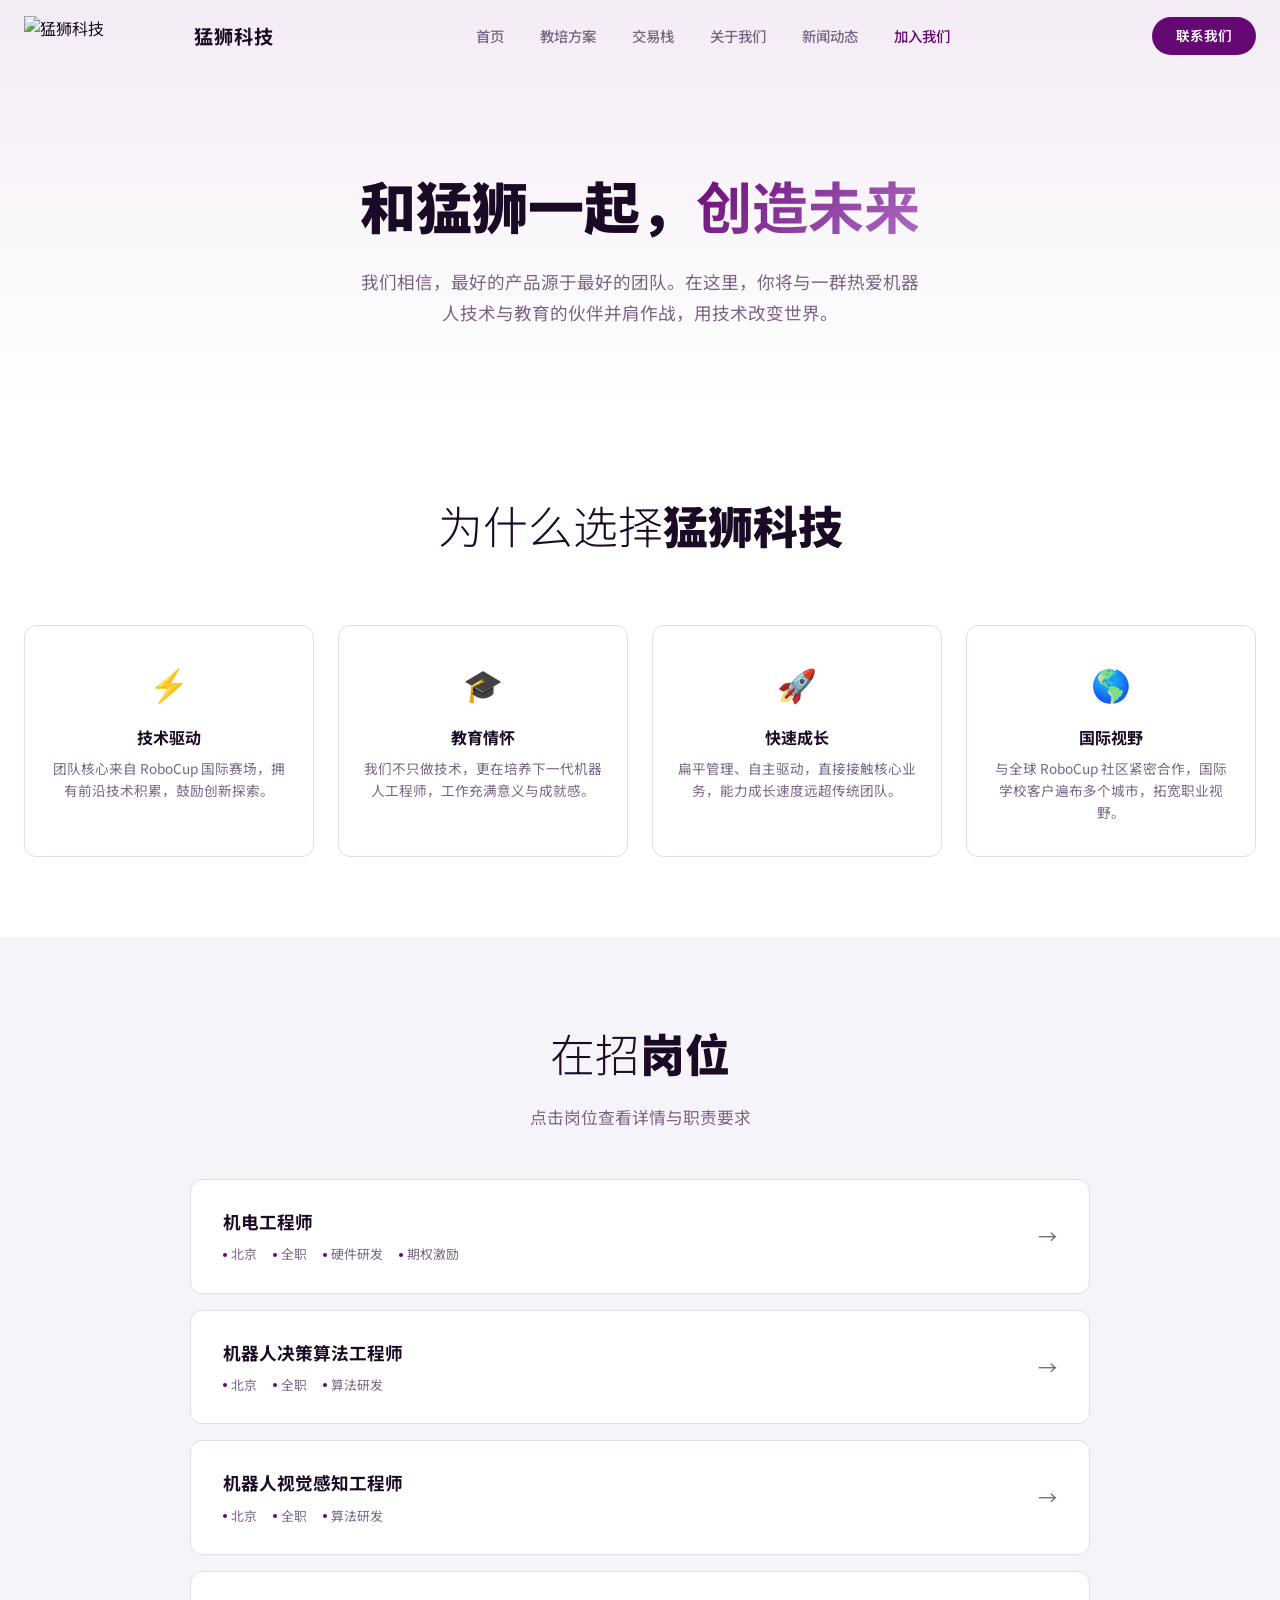
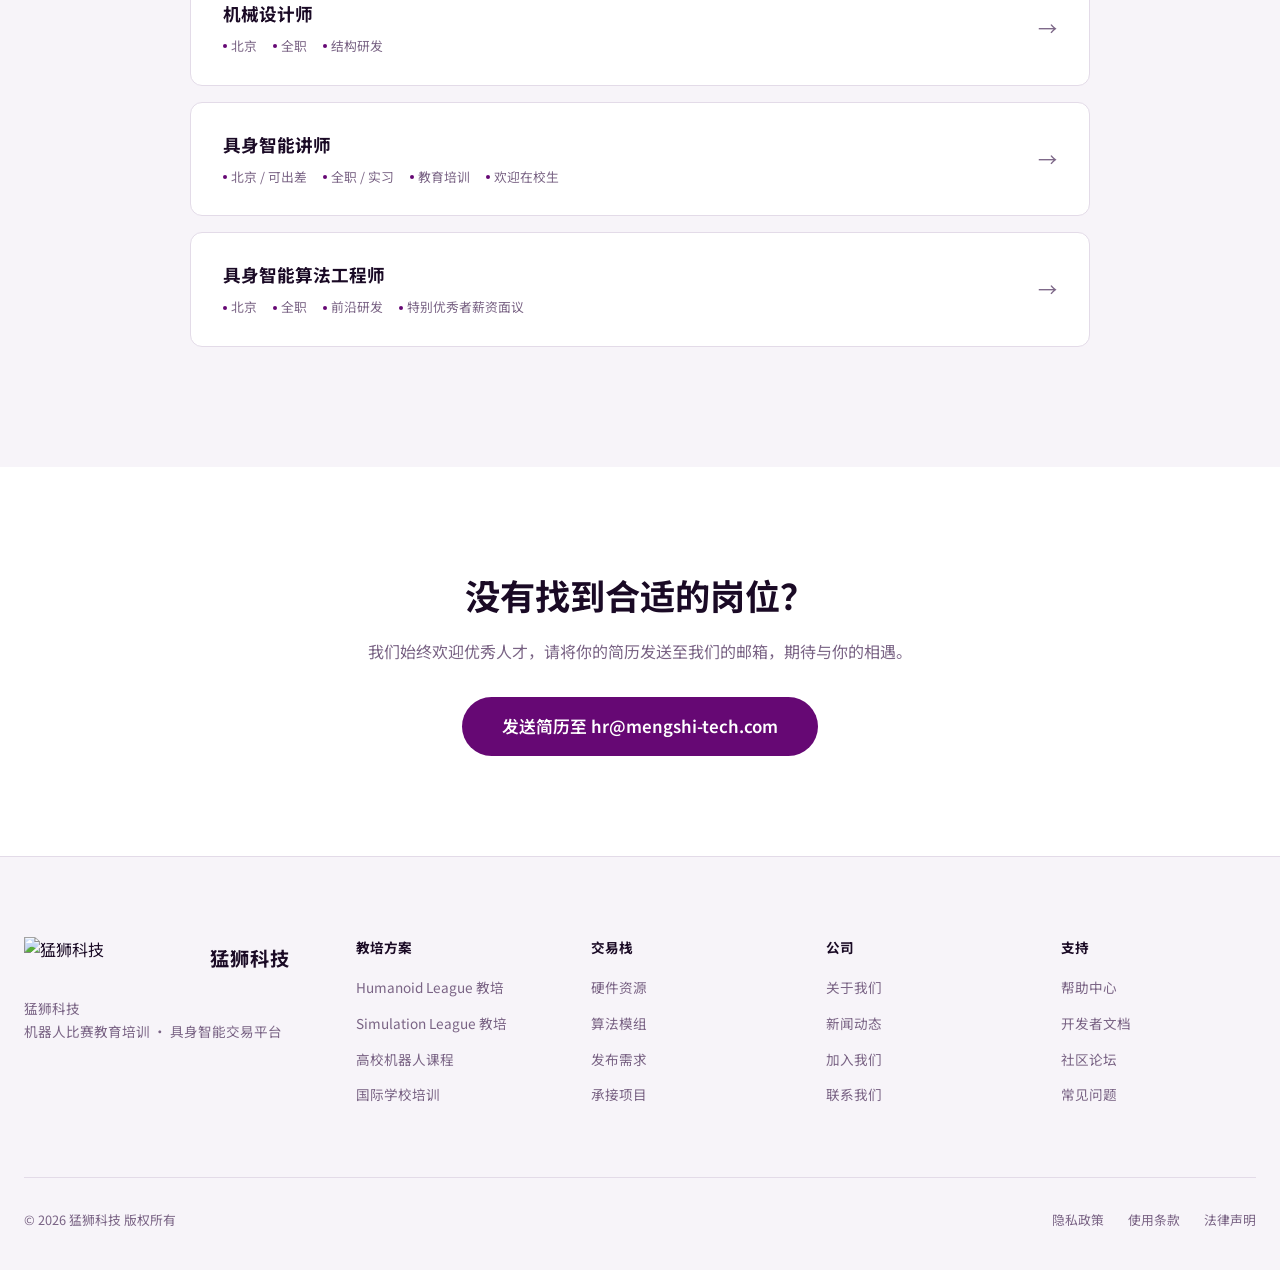
==== commit e7da5f5a: "expand the news section and contact us section" ====
--- a/careers.html
+++ b/careers.html
@@ -31,7 +31,7 @@
           </li>
           <li class="nav-item"><a href="index.html#exchange">交易栈</a></li>
           <li class="nav-item"><a href="index.html#about">关于我们</a></li>
-          <li class="nav-item"><a href="index.html#news">新闻动态</a></li>
+          <li class="nav-item"><a href="news.html">新闻动态</a></li>
           <li class="nav-item"><a href="careers.html" style="color:var(--color-primary)">加入我们</a></li>
         </ul>
       </nav>
@@ -136,7 +136,7 @@
               <li>有机器人竞赛/创业项目经验</li>
               <li>有量产导向设计经验</li>
             </ul>
-            <a href="mailto:hr@mengshi-tech.com?subject=应聘 机电工程师" class="btn btn-primary">投递简历</a>
+            <a href="1944199339@qq.com?subject=应聘 机电工程师" class="btn btn-primary">投递简历</a>
           </div>
         </div>
 
@@ -177,7 +177,7 @@
               <li>有强化学习训练、仿真平台开发或 Sim2Real 经验</li>
               <li>有多机器人协同或真实机器人落地经验</li>
             </ul>
-            <a href="mailto:hr@mengshi-tech.com?subject=应聘 机器人决策算法工程师" class="btn btn-primary">投递简历</a>
+            <a href="1944199339@qq.com?subject=应聘 机器人决策算法工程师" class="btn btn-primary">投递简历</a>
           </div>
         </div>
 
@@ -229,7 +229,7 @@
               <li>涵盖目标识别、场地定位、工程部署与真机联调</li>
               <li>与决策、控制、运动团队协同推进完整系统实现</li>
             </ul>
-            <a href="mailto:hr@mengshi-tech.com?subject=应聘 机器人视觉感知工程师" class="btn btn-primary">投递简历</a>
+            <a href="1944199339@qq.com?subject=应聘 机器人视觉感知工程师" class="btn btn-primary">投递简历</a>
           </div>
         </div>
 
@@ -262,7 +262,7 @@
               <li>具备足式机器人（双足/四足）相关设计经验</li>
               <li>熟悉电机、减速器、轴承等机械部件选型</li>
             </ul>
-            <a href="mailto:hr@mengshi-tech.com?subject=应聘 机械设计师" class="btn btn-primary">投递简历</a>
+            <a href="1944199339@qq.com?subject=应聘 机械设计师" class="btn btn-primary">投递简历</a>
           </div>
         </div>
 
@@ -297,7 +297,7 @@
               <li>经统一培训并通过考核后即可正式上岗</li>
               <li>热爱教育事业，乐于分享知识与热爱，具备良好的表达与组织能力</li>
             </ul>
-            <a href="mailto:hr@mengshi-tech.com?subject=应聘 具身智能讲师" class="btn btn-primary">投递简历</a>
+            <a href="1944199339@qq.com?subject=应聘 具身智能讲师" class="btn btn-primary">投递简历</a>
           </div>
         </div>
 
@@ -332,7 +332,7 @@
               <li>有真实机器人 Sim2Real 项目经验</li>
               <li>熟悉 ROS / ROS2 通信架构</li>
             </ul>
-            <a href="mailto:hr@mengshi-tech.com?subject=应聘 具身智能算法工程师" class="btn btn-primary">投递简历</a>
+            <a href="1944199339@qq.com?subject=应聘 具身智能算法工程师" class="btn btn-primary">投递简历</a>
           </div>
         </div>
 
@@ -345,7 +345,7 @@
     <div class="container">
       <h2 class="reveal">没有找到合适的岗位？</h2>
       <p class="reveal">我们始终欢迎优秀人才，请将你的简历发送至我们的邮箱，期待与你的相遇。</p>
-      <a href="mailto:hr@mengshi-tech.com?subject=简历投递（开放岗位）" class="btn btn-primary btn-lg reveal">发送简历至 hr@mengshi-tech.com</a>
+      <a href="1944199339@qq.com?subject=简历投递（开放岗位）" class="btn btn-primary btn-lg reveal">发送简历至 hr@mengshi-tech.com</a>
     </div>
   </section>
 
@@ -382,7 +382,7 @@
           <h4>公司</h4>
           <ul>
             <li><a href="index.html#about">关于我们</a></li>
-            <li><a href="index.html#news">新闻动态</a></li>
+            <li><a href="news.html">新闻动态</a></li>
             <li><a href="careers.html">加入我们</a></li>
             <li><a href="index.html#contact">联系我们</a></li>
           </ul>
--- a/css/style.css
+++ b/css/style.css
@@ -1671,6 +1671,431 @@
 }
 
 /* ===========================
+   NEWS PAGE
+   =========================== */
+.news-page-hero {
+  padding: 160px 0 80px;
+  text-align: center;
+  background: linear-gradient(180deg, rgba(102, 8, 116, 0.08) 0%, var(--color-bg) 100%);
+}
+
+.news-page-hero h1 {
+  font-size: clamp(2.2rem, 5vw, 3.5rem);
+  font-weight: 300;
+  margin-bottom: 16px;
+}
+
+.news-page-hero h1 strong {
+  font-weight: 900;
+  background: linear-gradient(135deg, var(--color-primary), #b06ec5);
+  -webkit-background-clip: text;
+  -webkit-text-fill-color: transparent;
+  background-clip: text;
+}
+
+.news-page-hero p {
+  font-size: 1.1rem;
+  color: var(--color-text-muted);
+}
+
+.news-page-content {
+  padding: 40px 0 120px;
+}
+
+.news-timeline {
+  display: flex;
+  flex-direction: column;
+  gap: 40px;
+  max-width: 1000px;
+  margin: 0 auto;
+}
+
+.news-timeline-item {
+  display: flex;
+  gap: 32px;
+  align-items: flex-start;
+}
+
+.news-timeline-date {
+  flex-shrink: 0;
+  width: 100px;
+  text-align: right;
+  padding-top: 8px;
+}
+
+.news-timeline-date .day {
+  display: block;
+  font-size: 2.5rem;
+  font-weight: 900;
+  color: var(--color-primary);
+  line-height: 1;
+  margin-bottom: 4px;
+}
+
+.news-timeline-date .month-year {
+  display: block;
+  font-size: 0.85rem;
+  color: var(--color-text-muted);
+  font-weight: 600;
+}
+
+.news-timeline-content {
+  flex: 1;
+  background: var(--color-bg-card);
+  border: 1px solid var(--color-border);
+  border-radius: var(--radius);
+  overflow: hidden;
+  display: grid;
+  grid-template-columns: 320px 1fr;
+  transition: all var(--transition);
+}
+
+.news-timeline-content:hover {
+  border-color: rgba(102, 8, 116, 0.3);
+  transform: translateY(-2px);
+  box-shadow: 0 20px 40px rgba(0,0,0,0.2);
+}
+
+.news-timeline-image {
+  height: 100%;
+  min-height: 220px;
+  overflow: hidden;
+}
+
+.news-timeline-image img {
+  width: 100%;
+  height: 100%;
+  object-fit: cover;
+  transition: transform 0.5s ease;
+}
+
+.news-timeline-content:hover .news-timeline-image img {
+  transform: scale(1.05);
+}
+
+.news-timeline-text {
+  padding: 32px;
+  display: flex;
+  flex-direction: column;
+  justify-content: center;
+}
+
+.news-timeline-text h3 {
+  font-size: 1.25rem;
+  font-weight: 700;
+  margin-bottom: 16px;
+  line-height: 1.5;
+}
+
+.news-timeline-text p {
+  font-size: 0.95rem;
+  color: var(--color-text-muted);
+  line-height: 1.7;
+}
+
+@media (max-width: 860px) {
+  .news-timeline-item {
+    flex-direction: column;
+    gap: 16px;
+  }
+  
+  .news-timeline-date {
+    width: 100%;
+    text-align: left;
+    display: flex;
+    align-items: baseline;
+    gap: 12px;
+    padding-top: 0;
+  }
+  
+  .news-timeline-content {
+    grid-template-columns: 1fr;
+  }
+  
+  .news-timeline-image {
+    height: 200px;
+    min-height: auto;
+  }
+}
+
+.pagination {
+  display: flex;
+  justify-content: center;
+  gap: 8px;
+  margin-top: 80px;
+}
+
+.page-num {
+  width: 40px;
+  height: 40px;
+  display: flex;
+  align-items: center;
+  justify-content: center;
+  font-size: 0.9rem;
+  font-weight: 600;
+  color: var(--color-text-muted);
+  background: var(--color-bg-card);
+  border: 1px solid var(--color-border);
+  border-radius: var(--radius-sm);
+  transition: all var(--transition);
+}
+
+.page-num:hover, .page-num.active {
+  color: var(--color-text);
+  background: var(--color-primary);
+  border-color: var(--color-primary);
+}
+
+@media (max-width: 768px) {
+  .news-card.featured {
+    grid-template-columns: 1fr;
+  }
+  .news-card.featured .news-image {
+    min-height: 240px;
+  }
+  .news-card.featured .news-body {
+    padding: 24px;
+  }
+}
+
+/* ===========================
+   CONTACT MODAL
+   =========================== */
+.modal-overlay {
+  position: fixed;
+  inset: 0;
+  background: rgba(0, 0, 0, 0.8);
+  backdrop-filter: blur(5px);
+  z-index: 2000;
+  display: flex;
+  align-items: center;
+  justify-content: center;
+  opacity: 0;
+  visibility: hidden;
+  transition: all var(--transition);
+  padding: 20px;
+}
+
+.modal-overlay.active {
+  opacity: 1;
+  visibility: visible;
+}
+
+.modal-content {
+  background: var(--color-bg-card);
+  width: 100%;
+  max-width: 800px;
+  border-radius: var(--radius);
+  padding: 48px;
+  position: relative;
+  transform: translateY(20px);
+  transition: all var(--transition);
+  border: 1px solid var(--color-border);
+  max-height: 90vh;
+  overflow-y: auto;
+  box-shadow: 0 24px 80px rgba(0,0,0,0.5);
+}
+
+.modal-overlay.active .modal-content {
+  transform: translateY(0);
+}
+
+.modal-close {
+  position: absolute;
+  top: 24px;
+  right: 24px;
+  background: rgba(255,255,255,0.05);
+  border: none;
+  color: var(--color-text-muted);
+  font-size: 1.5rem;
+  width: 36px;
+  height: 36px;
+  border-radius: 4px;
+  cursor: pointer;
+  display: flex;
+  align-items: center;
+  justify-content: center;
+  transition: all var(--transition);
+}
+
+.modal-close:hover {
+  background: rgba(255,255,255,0.1);
+  color: var(--color-text);
+}
+
+.modal-title {
+  font-size: 2rem;
+  font-weight: 700;
+  text-align: center;
+  margin-bottom: 40px;
+}
+
+.form-row {
+  display: grid;
+  grid-template-columns: 1fr 1fr;
+  gap: 24px;
+  margin-bottom: 20px;
+}
+
+.form-group {
+  margin-bottom: 20px;
+  position: relative;
+}
+
+.form-row .form-group {
+  margin-bottom: 0;
+}
+
+.form-group label {
+  display: block;
+  font-size: 0.85rem;
+  font-weight: 500;
+  color: var(--color-text-muted);
+  margin-bottom: 8px;
+}
+
+.form-group input,
+.form-group select,
+.form-group textarea {
+  width: 100%;
+  background: rgba(255,255,255,0.02);
+  border: 1px solid var(--color-border);
+  padding: 14px 16px;
+  color: var(--color-text);
+  border-radius: 4px;
+  outline: none;
+  font-family: var(--font-main);
+  font-size: 0.95rem;
+  transition: all var(--transition);
+}
+
+.form-group select {
+  appearance: none;
+  background-image: url("data:image/svg+xml,%3Csvg xmlns='http://www.w3.org/2000/svg' width='12' height='12' fill='none' stroke='%23999' stroke-width='2' stroke-linecap='round' stroke-linejoin='round'%3E%3Cpath d='M2 4l4 4 4-4'/%3E%3C/svg%3E");
+  background-repeat: no-repeat;
+  background-position: right 16px center;
+  padding-right: 40px;
+}
+
+.form-group select option {
+  background: var(--color-bg-card);
+  color: var(--color-text);
+}
+
+.form-group input:focus,
+.form-group select:focus,
+.form-group textarea:focus {
+  border-color: var(--color-primary);
+  background: rgba(255,255,255,0.04);
+}
+
+.form-group.error input {
+  border-color: #ff5252;
+  background: rgba(255, 82, 82, 0.05);
+}
+
+.error-msg {
+  color: #ff5252;
+  font-size: 0.75rem;
+  margin-top: 6px;
+  display: none;
+}
+
+.form-group.error .error-msg {
+  display: block;
+}
+
+.checkbox-group {
+  margin-top: 32px;
+  margin-bottom: 32px;
+}
+
+.checkbox-label {
+  display: flex;
+  align-items: flex-start;
+  gap: 10px;
+  font-size: 0.85rem;
+  color: var(--color-text-muted);
+  cursor: pointer;
+  user-select: none;
+}
+
+.checkbox-label input {
+  position: absolute;
+  opacity: 0;
+  cursor: pointer;
+  height: 0;
+  width: 0;
+}
+
+.checkmark {
+  width: 18px;
+  height: 18px;
+  background: rgba(255,255,255,0.05);
+  border: 1px solid var(--color-border);
+  border-radius: 3px;
+  flex-shrink: 0;
+  position: relative;
+  margin-top: 2px;
+  transition: all 0.2s;
+}
+
+.checkbox-label:hover input ~ .checkmark {
+  border-color: var(--color-primary);
+}
+
+.checkbox-label input:checked ~ .checkmark {
+  background: var(--color-primary);
+  border-color: var(--color-primary);
+}
+
+.checkmark:after {
+  content: "";
+  position: absolute;
+  display: none;
+  left: 6px;
+  top: 2px;
+  width: 4px;
+  height: 10px;
+  border: solid var(--color-bg);
+  border-width: 0 2px 2px 0;
+  transform: rotate(45deg);
+}
+
+.checkbox-label input:checked ~ .checkmark:after {
+  display: block;
+}
+
+.form-footer {
+  display: flex;
+  flex-direction: column;
+  align-items: center;
+  gap: 16px;
+}
+
+.contact-email-hint {
+  font-size: 0.85rem;
+  font-weight: 700;
+  color: var(--color-text);
+  font-style: italic;
+}
+
+.btn-submit {
+  width: 200px;
+  justify-content: center;
+}
+
+@media (max-width: 640px) {
+  .form-row {
+    grid-template-columns: 1fr;
+    gap: 20px;
+  }
+  .modal-content {
+    padding: 32px 24px;
+  }
+}
+
+/* ===========================
    SELECTION
    =========================== */
 ::selection {
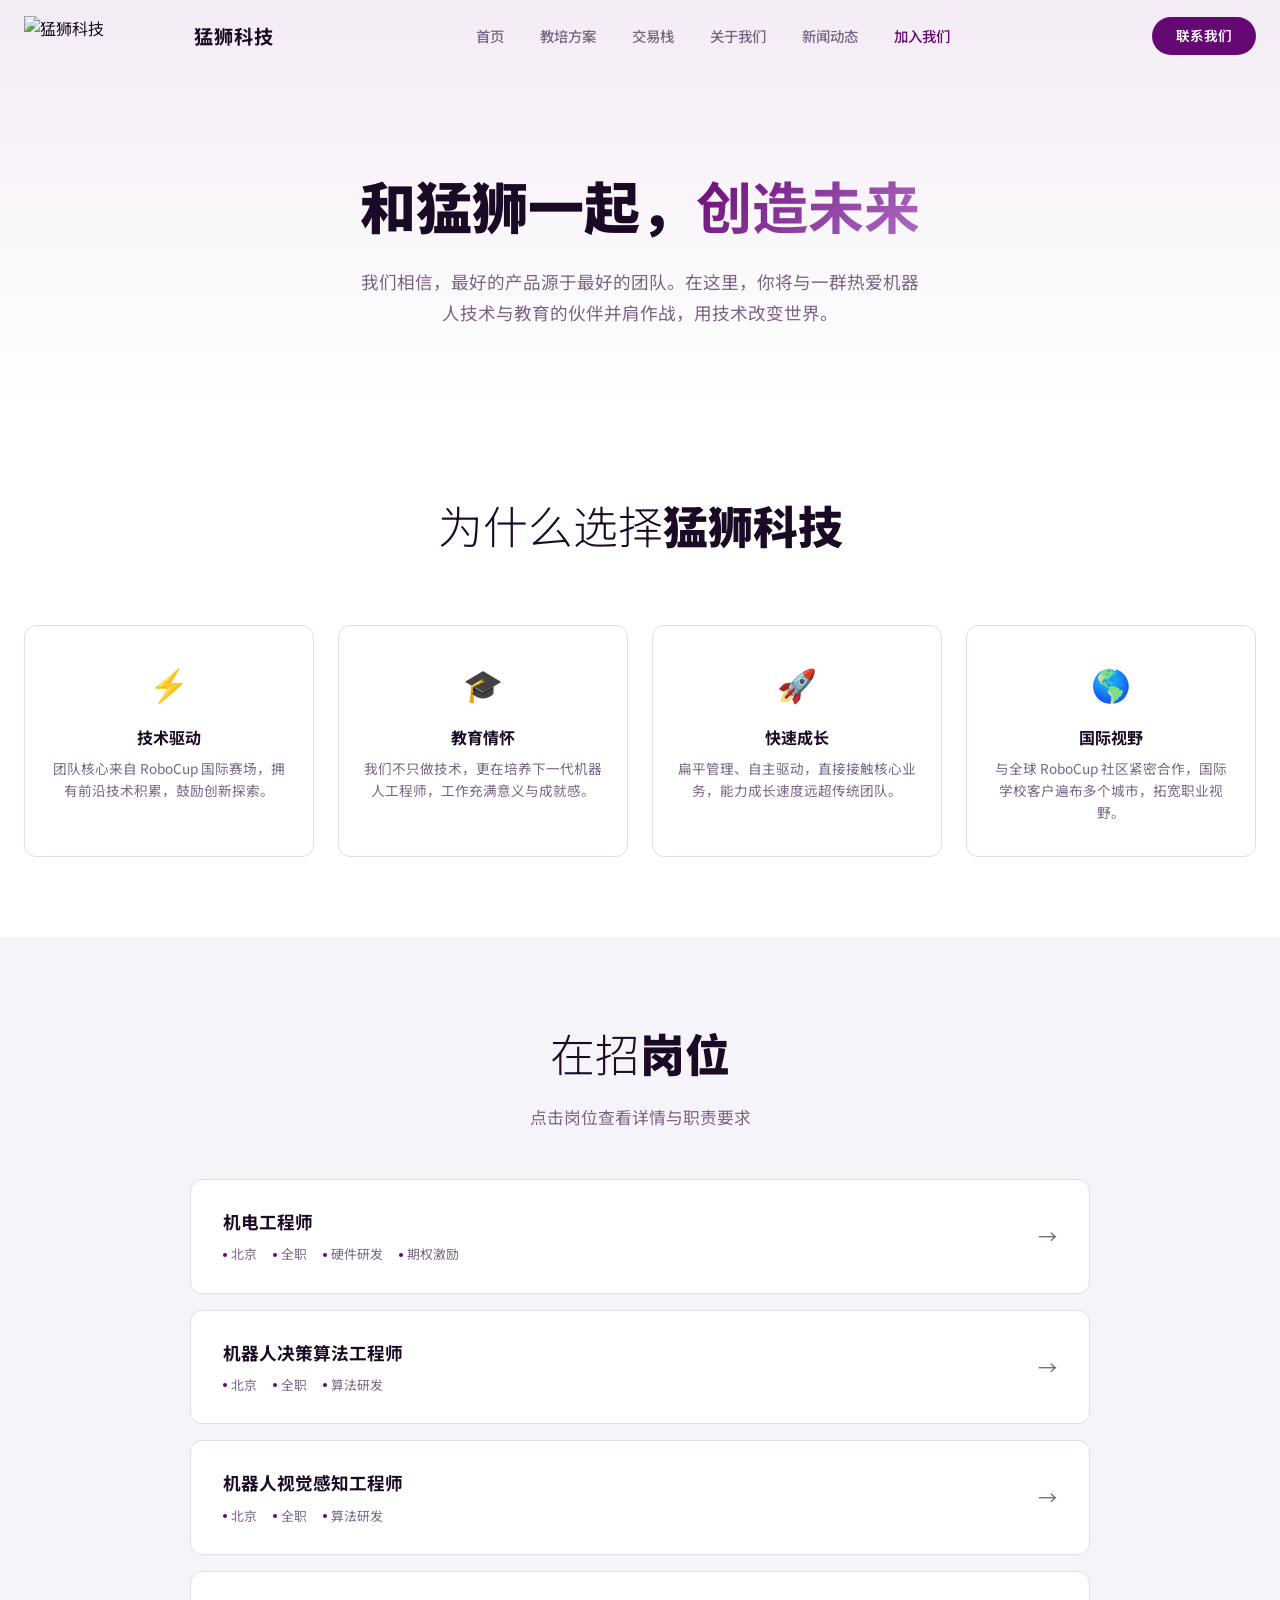
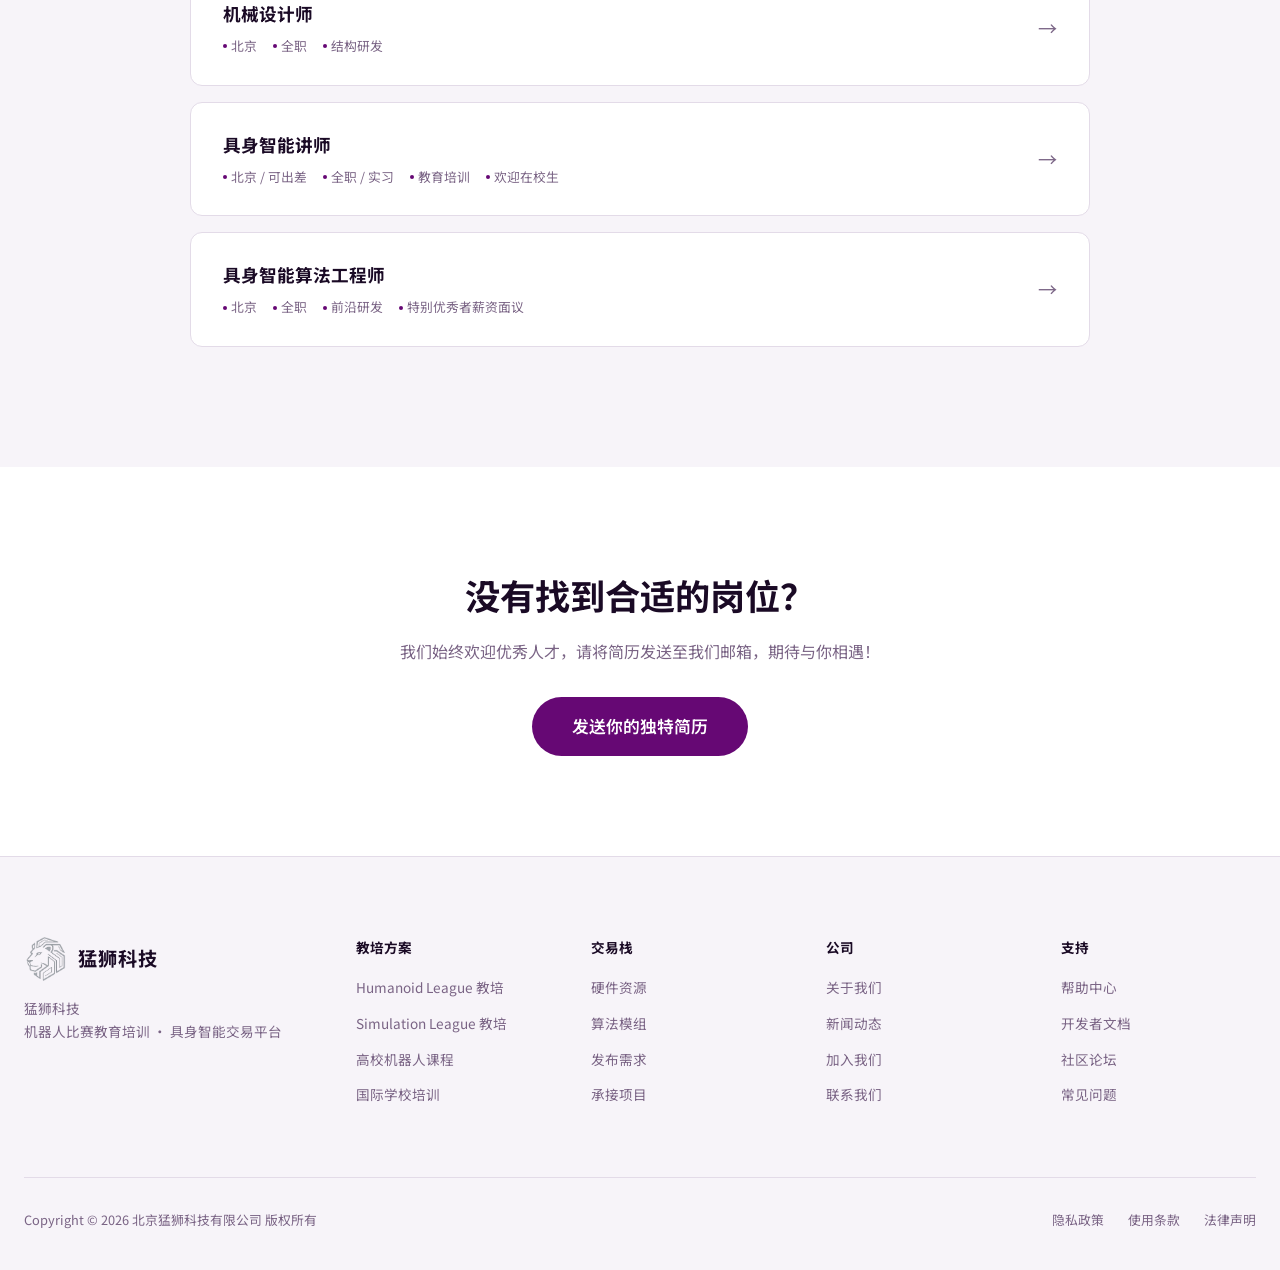
==== commit 7ffe00c7: "fix some display bugs" ====
--- a/careers.html
+++ b/careers.html
@@ -344,8 +344,8 @@
   <section class="careers-cta">
     <div class="container">
       <h2 class="reveal">没有找到合适的岗位？</h2>
-      <p class="reveal">我们始终欢迎优秀人才，请将你的简历发送至我们的邮箱，期待与你的相遇。</p>
-      <a href="1944199339@qq.com?subject=简历投递（开放岗位）" class="btn btn-primary btn-lg reveal">发送简历至 hr@mengshi-tech.com</a>
+      <p class="reveal">我们始终欢迎优秀人才，请将简历发送至我们邮箱，期待与你相遇！</p>
+      <a href="1944199339@qq.com?subject=简历投递（开放岗位）" class="btn btn-primary btn-lg reveal">发送你的独特简历</a>
     </div>
   </section>
 
@@ -355,7 +355,7 @@
       <div class="footer-grid">
         <div class="footer-brand">
           <a href="index.html" class="logo">
-            <img class="logo-img logo-img--footer" src="./pic/猛狮科技公司logo.png" alt="猛狮科技" width="180" height="45" decoding="async">
+            <img class="logo-img logo-img--footer" src="./pic/logo-猛狮科技公司.png" alt="猛狮科技" width="180" height="45" decoding="async">
             <span class="logo-text">猛狮科技</span>
           </a>
           <p class="footer-desc">猛狮科技<br>机器人比赛教育培训 · 具身智能交易平台</p>
@@ -384,7 +384,7 @@
             <li><a href="index.html#about">关于我们</a></li>
             <li><a href="news.html">新闻动态</a></li>
             <li><a href="careers.html">加入我们</a></li>
-            <li><a href="index.html#contact">联系我们</a></li>
+            <li><a href="javascript:void(0)" class="js-open-contact">联系我们</a></li>
           </ul>
         </div>
         <div class="footer-links">
@@ -398,7 +398,7 @@
         </div>
       </div>
       <div class="footer-bottom">
-        <p>&copy; 2026 猛狮科技 版权所有</p>
+        <p>Copyright &copy; 2026 北京猛狮科技有限公司 版权所有</p>
         <div class="footer-bottom-links">
           <a href="#">隐私政策</a>
           <a href="#">使用条款</a>
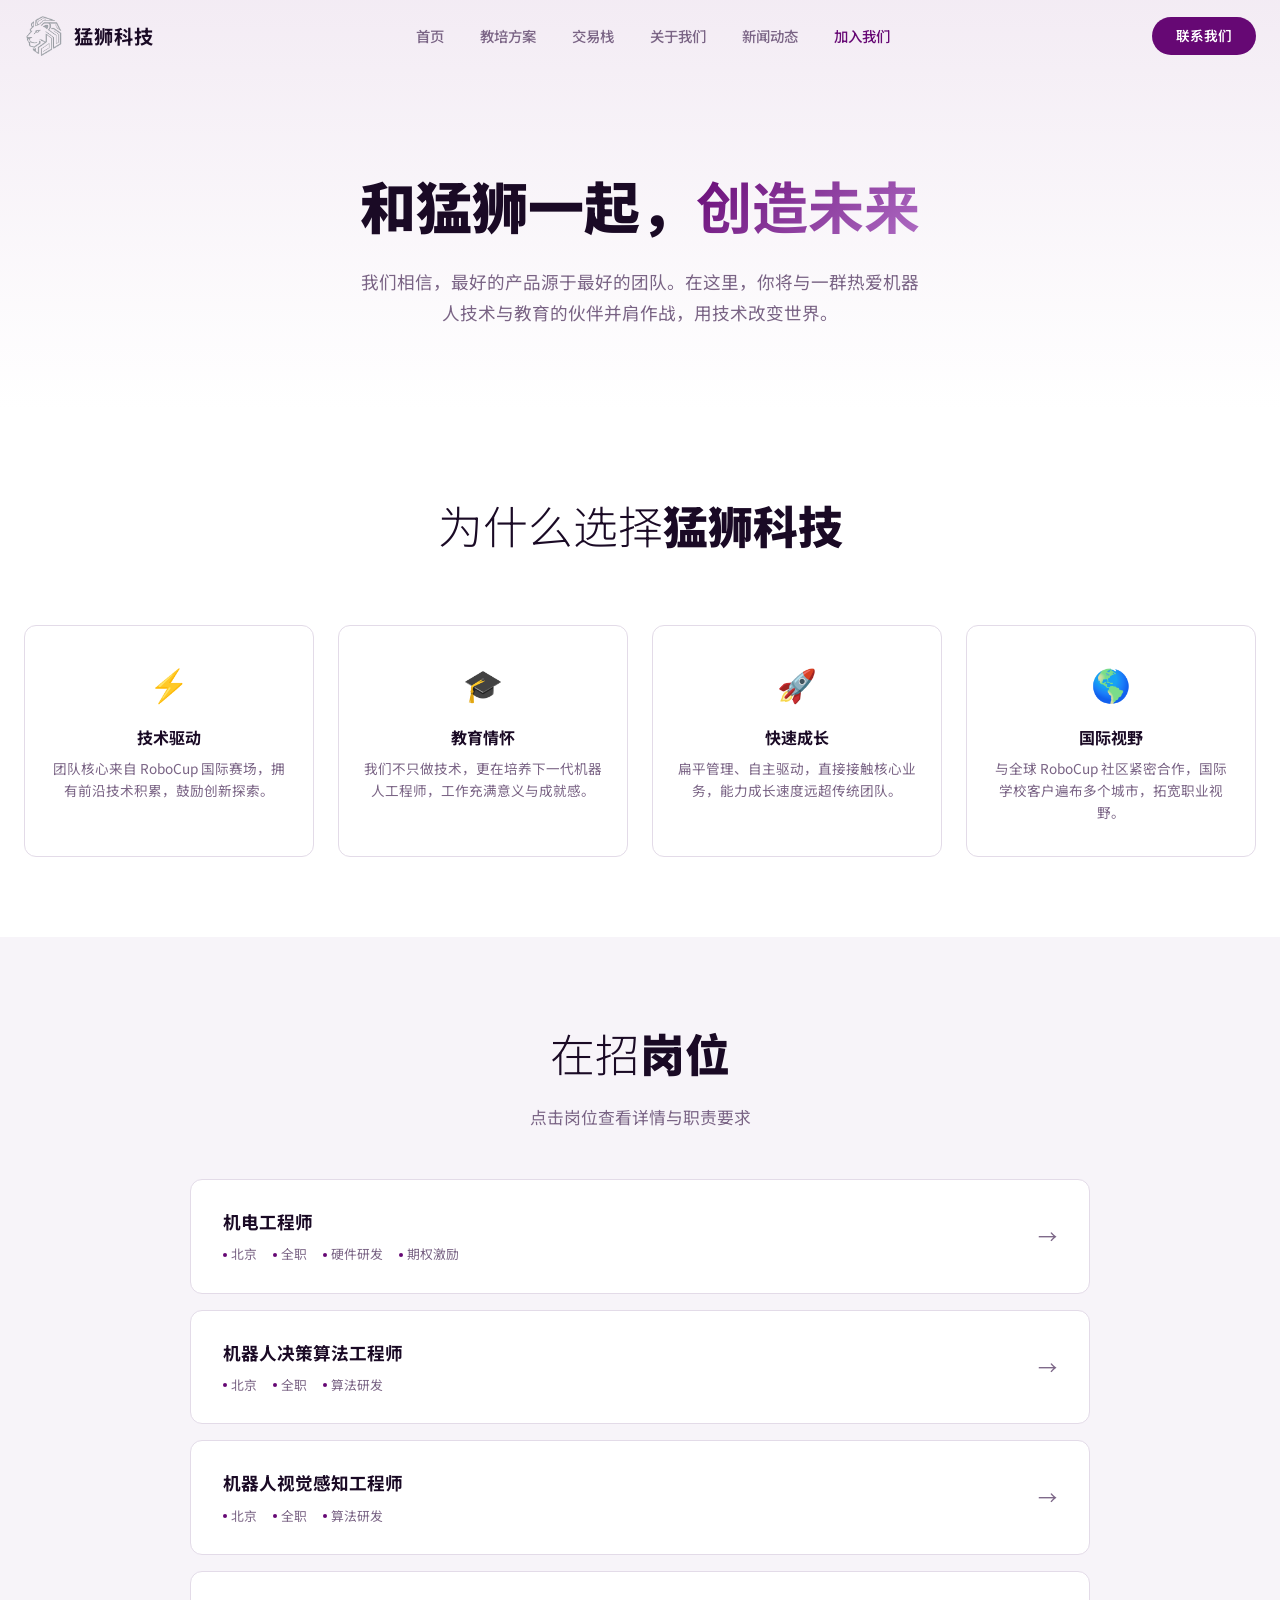
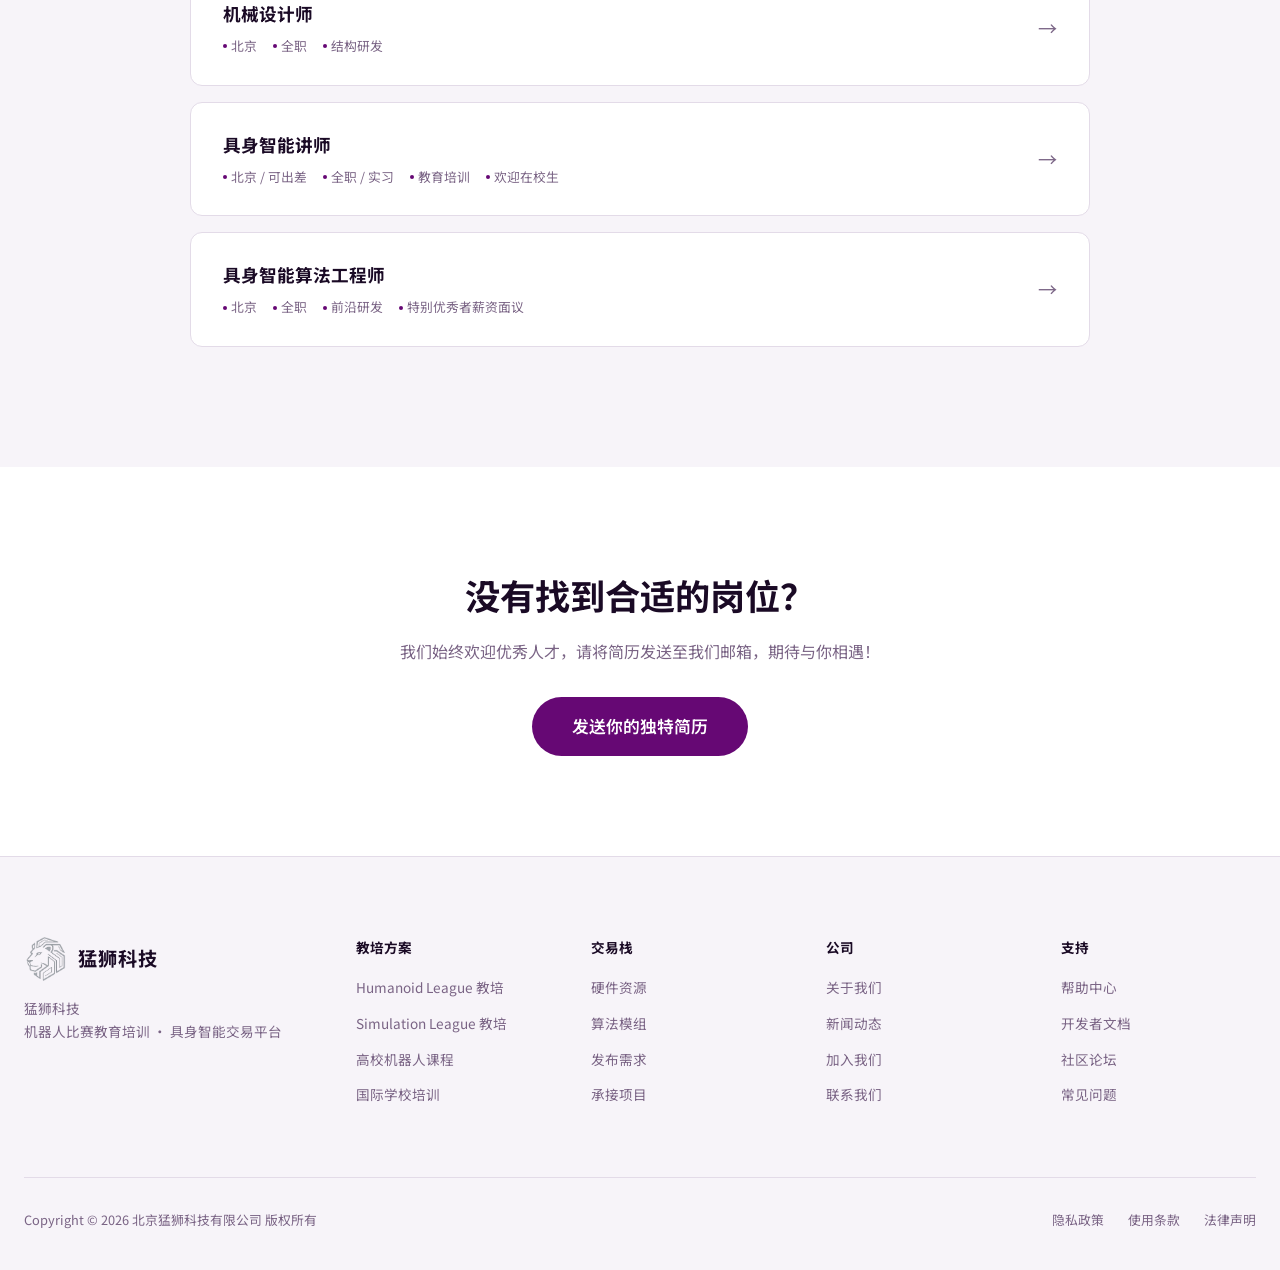
==== commit d53ae58b: "fix some bugs in contact us section" ====
--- a/careers.html
+++ b/careers.html
@@ -16,7 +16,7 @@
   <header class="site-header scrolled" id="siteHeader">
     <div class="header-inner">
       <a href="index.html" class="logo">
-        <img class="logo-img" src="./pic/猛狮科技公司logo.png" alt="猛狮科技" width="160" height="40" decoding="async">
+        <img class="logo-img" src="./pic/logo-猛狮科技公司.png" alt="猛狮科技" width="160" height="40" decoding="async">
         <span class="logo-text">猛狮科技</span>
       </a>
       <nav class="main-nav" id="mainNav">
@@ -36,7 +36,7 @@
         </ul>
       </nav>
       <div class="header-actions">
-        <a href="index.html#contact" class="btn-contact">联系我们</a>
+        <a href="javascript:void(0)" class="btn-contact js-open-contact">联系我们</a>
         <button class="hamburger" id="hamburger" aria-label="菜单">
           <span></span><span></span><span></span>
         </button>
@@ -408,6 +408,71 @@
     </div>
   </footer>
 
+  <!-- ===== CONTACT MODAL ===== -->
+  <div class="modal-overlay" id="contactModal">
+    <div class="modal-content">
+      <button class="modal-close" id="closeModal" aria-label="关闭">&times;</button>
+      <h2 class="modal-title">联系我们</h2>
+      <form id="contactForm" class="contact-form">
+        <div class="form-row">
+          <div class="form-group">
+            <label for="firstName">名字*</label>
+            <input type="text" id="firstName" name="firstName" required placeholder="请输入名字">
+            <span class="error-msg">请输入名字</span>
+          </div>
+          <div class="form-group">
+            <label for="lastName">姓氏*</label>
+            <input type="text" id="lastName" name="lastName" required placeholder="请输入姓氏">
+            <span class="error-msg">请输入姓氏</span>
+          </div>
+        </div>
+        <div class="form-row">
+          <div class="form-group">
+            <label for="company">公司/机构*</label>
+            <input type="text" id="company" name="company" required placeholder="请输入公司或机构名称">
+            <span class="error-msg">请输入公司或机构名称</span>
+          </div>
+          <div class="form-group">
+            <label for="email">邮箱地址*</label>
+            <input type="email" id="email" name="email" required placeholder="请输入正确的邮箱地址">
+            <span class="error-msg">请输入正确的邮箱地址</span>
+          </div>
+        </div>
+        <div class="form-row">
+          <div class="form-group">
+            <label for="phone">联系方式*</label>
+            <input type="tel" id="phone" name="phone" required placeholder="请输入正确的联系方式">
+            <span class="error-msg">请输入正确的联系方式</span>
+          </div>
+          <div class="form-group">
+            <label for="intent">意向</label>
+            <select id="intent" name="intent">
+              <option value="了解关于机器人">了解关于机器人</option>
+              <option value="教培合作咨询">教培合作咨询</option>
+              <option value="交易栈入驻">交易栈入驻</option>
+              <option value="其他">其他</option>
+            </select>
+          </div>
+        </div>
+        <div class="form-group">
+          <label for="message">留言</label>
+          <textarea id="message" name="message" rows="4" placeholder="应用/用户案例/痛点/目标/时间轴"></textarea>
+        </div>
+        <div class="form-group checkbox-group">
+          <label class="checkbox-label">
+            <input type="checkbox" id="privacy" name="privacy" required>
+            <span class="checkmark"></span>
+            我已阅读、理解隐私政策，并同意按所述存储和使用我的个人资料。*
+          </label>
+          <span class="error-msg" id="privacyError">请同意隐私政策</span>
+        </div>
+        <div class="form-footer">
+          <button type="submit" class="btn btn-primary btn-submit">提交</button>
+        </div>
+      </form>
+    </div>
+  </div>
+
   <script src="js/main.js"></script>
 </body>
 </html>
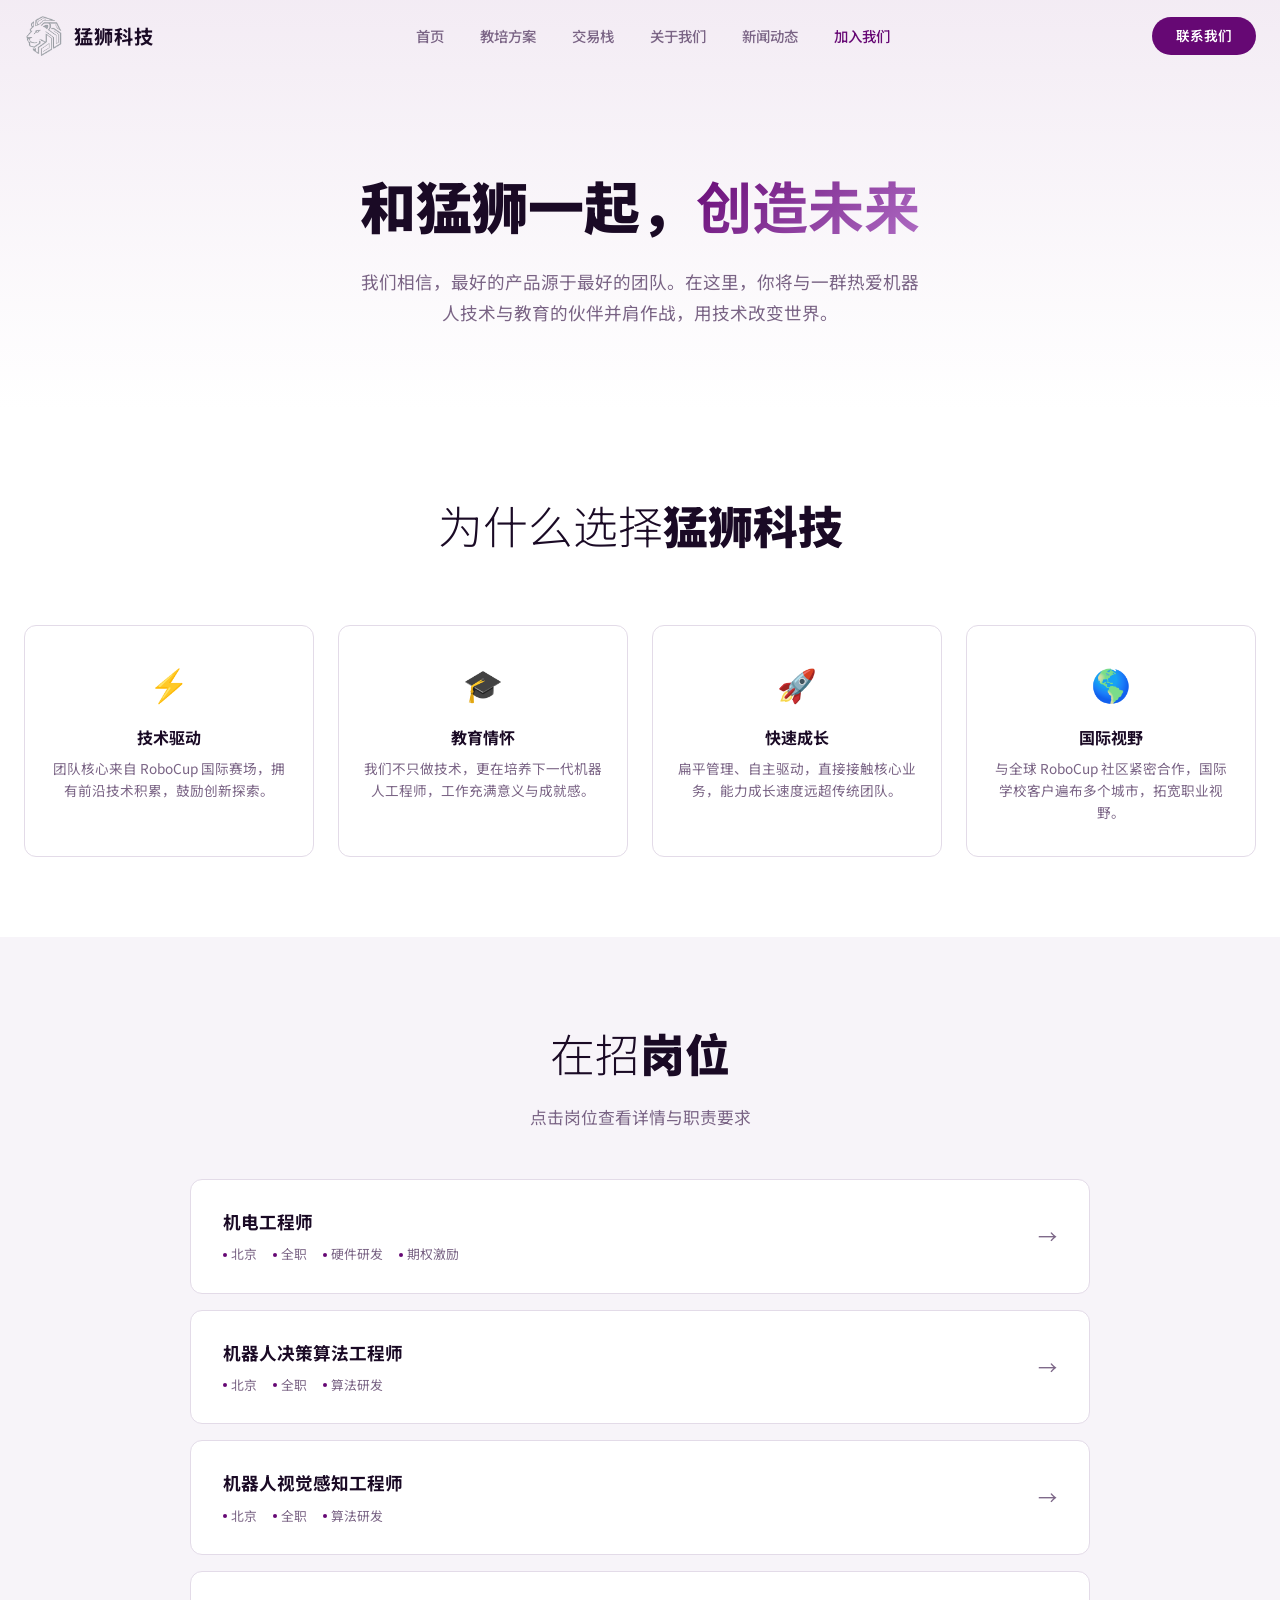
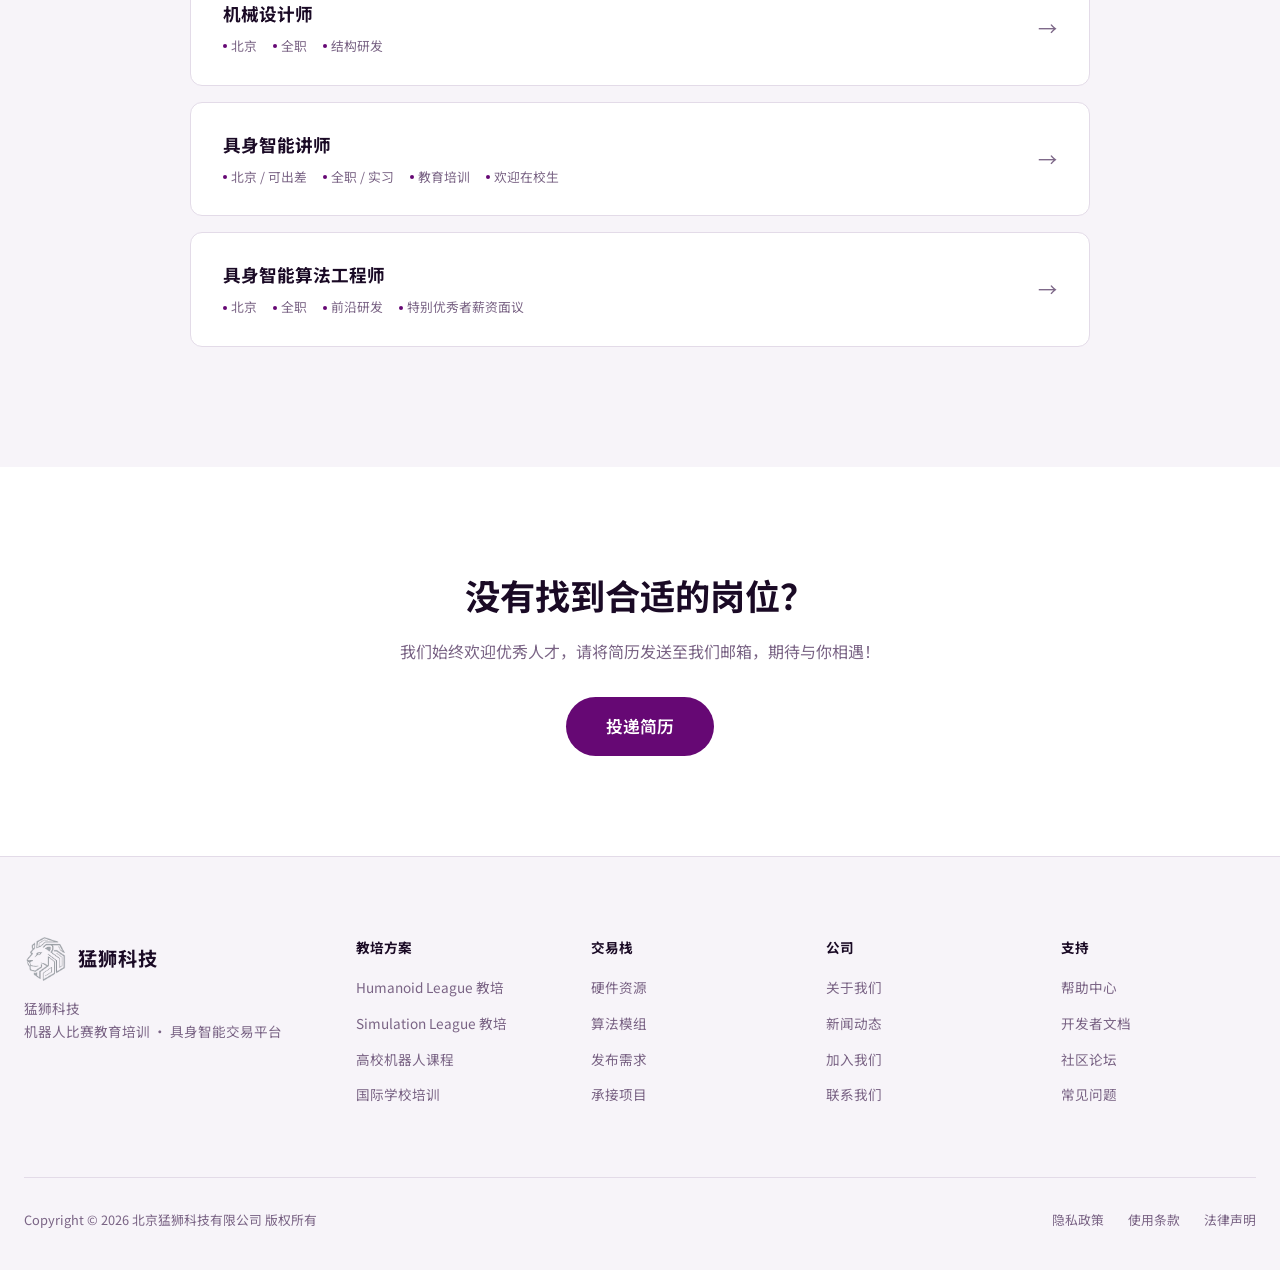
==== commit 99427f88: "fix bugs when clicking send email block" ====
--- a/careers.html
+++ b/careers.html
@@ -136,7 +136,7 @@
               <li>有机器人竞赛/创业项目经验</li>
               <li>有量产导向设计经验</li>
             </ul>
-            <a href="1944199339@qq.com?subject=应聘 机电工程师" class="btn btn-primary">投递简历</a>
+            <a href="mailto:1944199339@qq.com?subject=应聘 机电工程师" class="btn btn-primary">投递简历</a>
           </div>
         </div>
 
@@ -177,7 +177,7 @@
               <li>有强化学习训练、仿真平台开发或 Sim2Real 经验</li>
               <li>有多机器人协同或真实机器人落地经验</li>
             </ul>
-            <a href="1944199339@qq.com?subject=应聘 机器人决策算法工程师" class="btn btn-primary">投递简历</a>
+            <a href="mailto:1944199339@qq.com?subject=应聘 机器人决策算法工程师" class="btn btn-primary">投递简历</a>
           </div>
         </div>
 
@@ -229,7 +229,7 @@
               <li>涵盖目标识别、场地定位、工程部署与真机联调</li>
               <li>与决策、控制、运动团队协同推进完整系统实现</li>
             </ul>
-            <a href="1944199339@qq.com?subject=应聘 机器人视觉感知工程师" class="btn btn-primary">投递简历</a>
+            <a href="mailto:1944199339@qq.com?subject=应聘 机器人视觉感知工程师" class="btn btn-primary">投递简历</a>
           </div>
         </div>
 
@@ -262,7 +262,7 @@
               <li>具备足式机器人（双足/四足）相关设计经验</li>
               <li>熟悉电机、减速器、轴承等机械部件选型</li>
             </ul>
-            <a href="1944199339@qq.com?subject=应聘 机械设计师" class="btn btn-primary">投递简历</a>
+            <a href="mailto:1944199339@qq.com?subject=应聘 机械设计师" class="btn btn-primary">投递简历</a>
           </div>
         </div>
 
@@ -297,7 +297,7 @@
               <li>经统一培训并通过考核后即可正式上岗</li>
               <li>热爱教育事业，乐于分享知识与热爱，具备良好的表达与组织能力</li>
             </ul>
-            <a href="1944199339@qq.com?subject=应聘 具身智能讲师" class="btn btn-primary">投递简历</a>
+            <a href="mailto:1944199339@qq.com?subject=应聘 具身智能讲师" class="btn btn-primary">投递简历</a>
           </div>
         </div>
 
@@ -332,7 +332,7 @@
               <li>有真实机器人 Sim2Real 项目经验</li>
               <li>熟悉 ROS / ROS2 通信架构</li>
             </ul>
-            <a href="1944199339@qq.com?subject=应聘 具身智能算法工程师" class="btn btn-primary">投递简历</a>
+            <a href="mailto:1944199339@qq.com?subject=应聘 具身智能算法工程师" class="btn btn-primary">投递简历</a>
           </div>
         </div>
 
@@ -345,7 +345,7 @@
     <div class="container">
       <h2 class="reveal">没有找到合适的岗位？</h2>
       <p class="reveal">我们始终欢迎优秀人才，请将简历发送至我们邮箱，期待与你相遇！</p>
-      <a href="1944199339@qq.com?subject=简历投递（开放岗位）" class="btn btn-primary btn-lg reveal">发送你的独特简历</a>
+      <a href="mailto:1944199339@qq.com?subject=简历投递（开放岗位）" class="btn btn-primary btn-lg reveal">投递简历</a>
     </div>
   </section>
 
